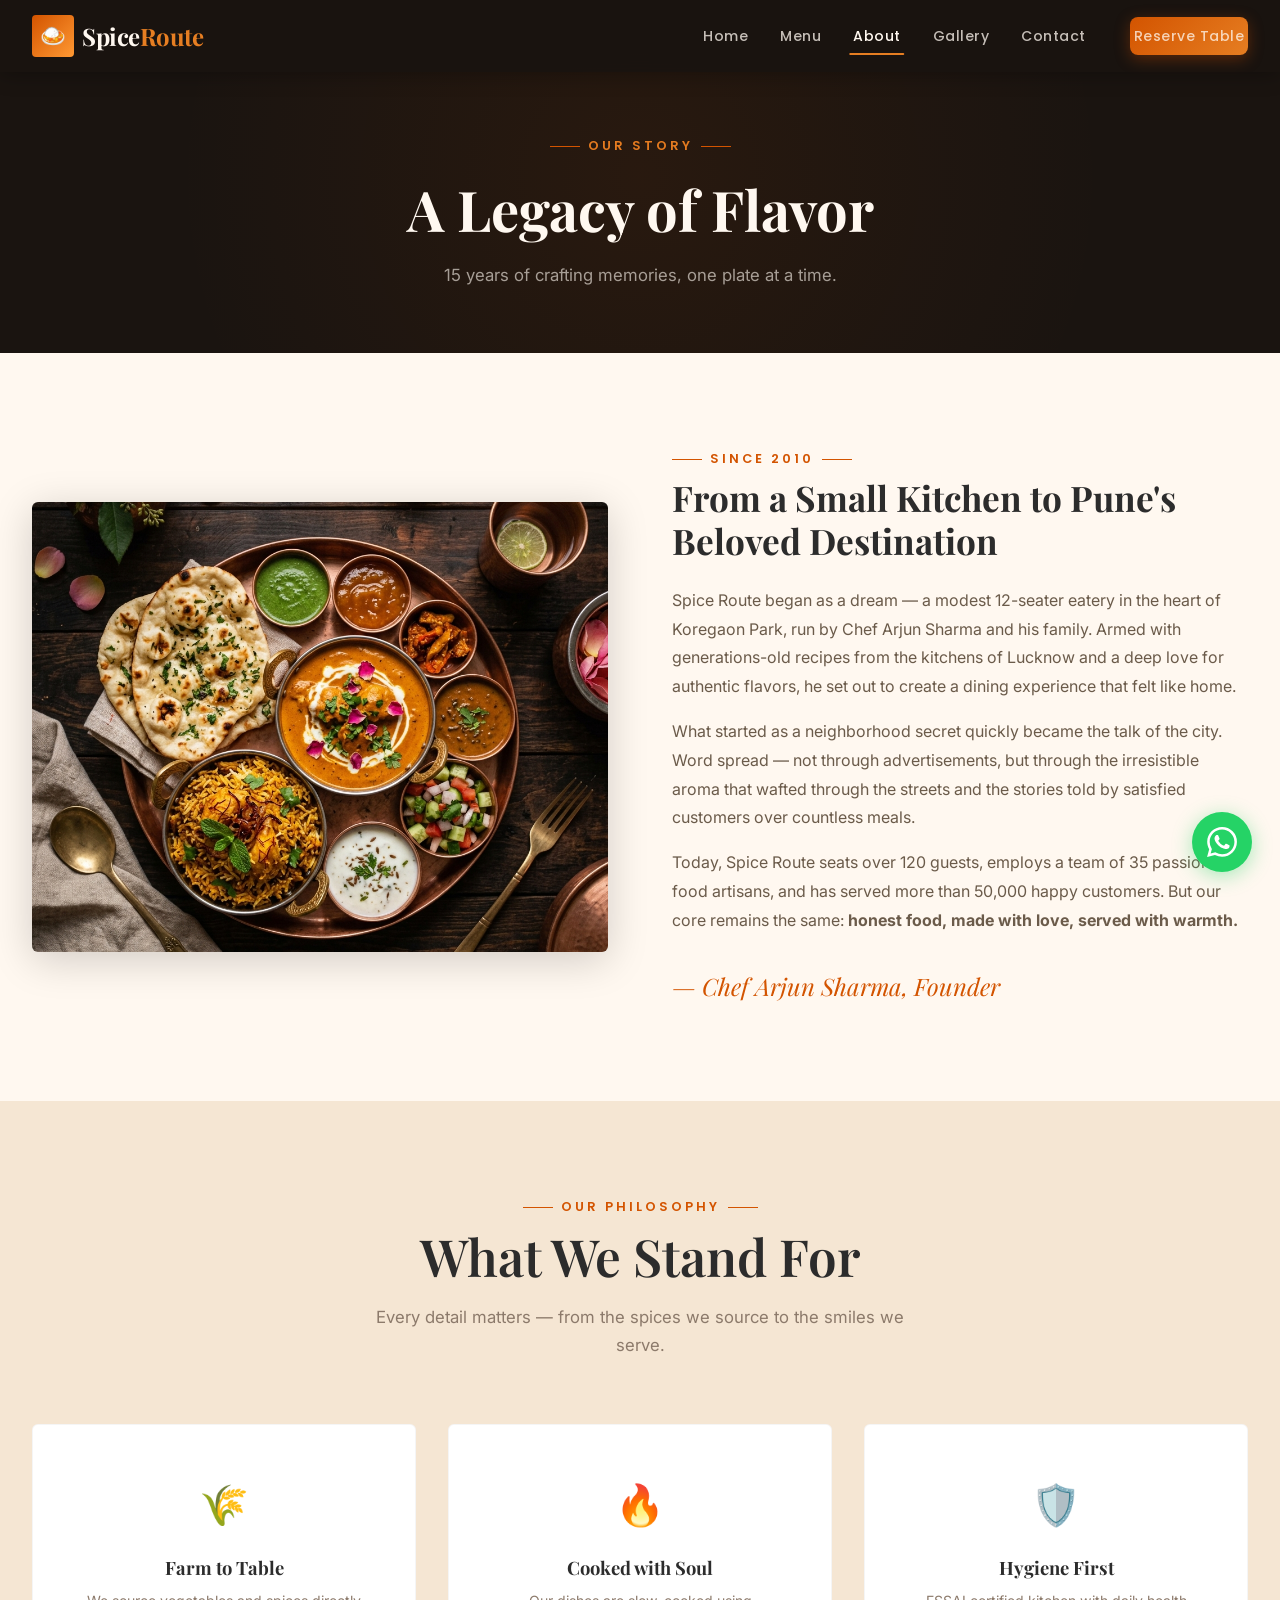
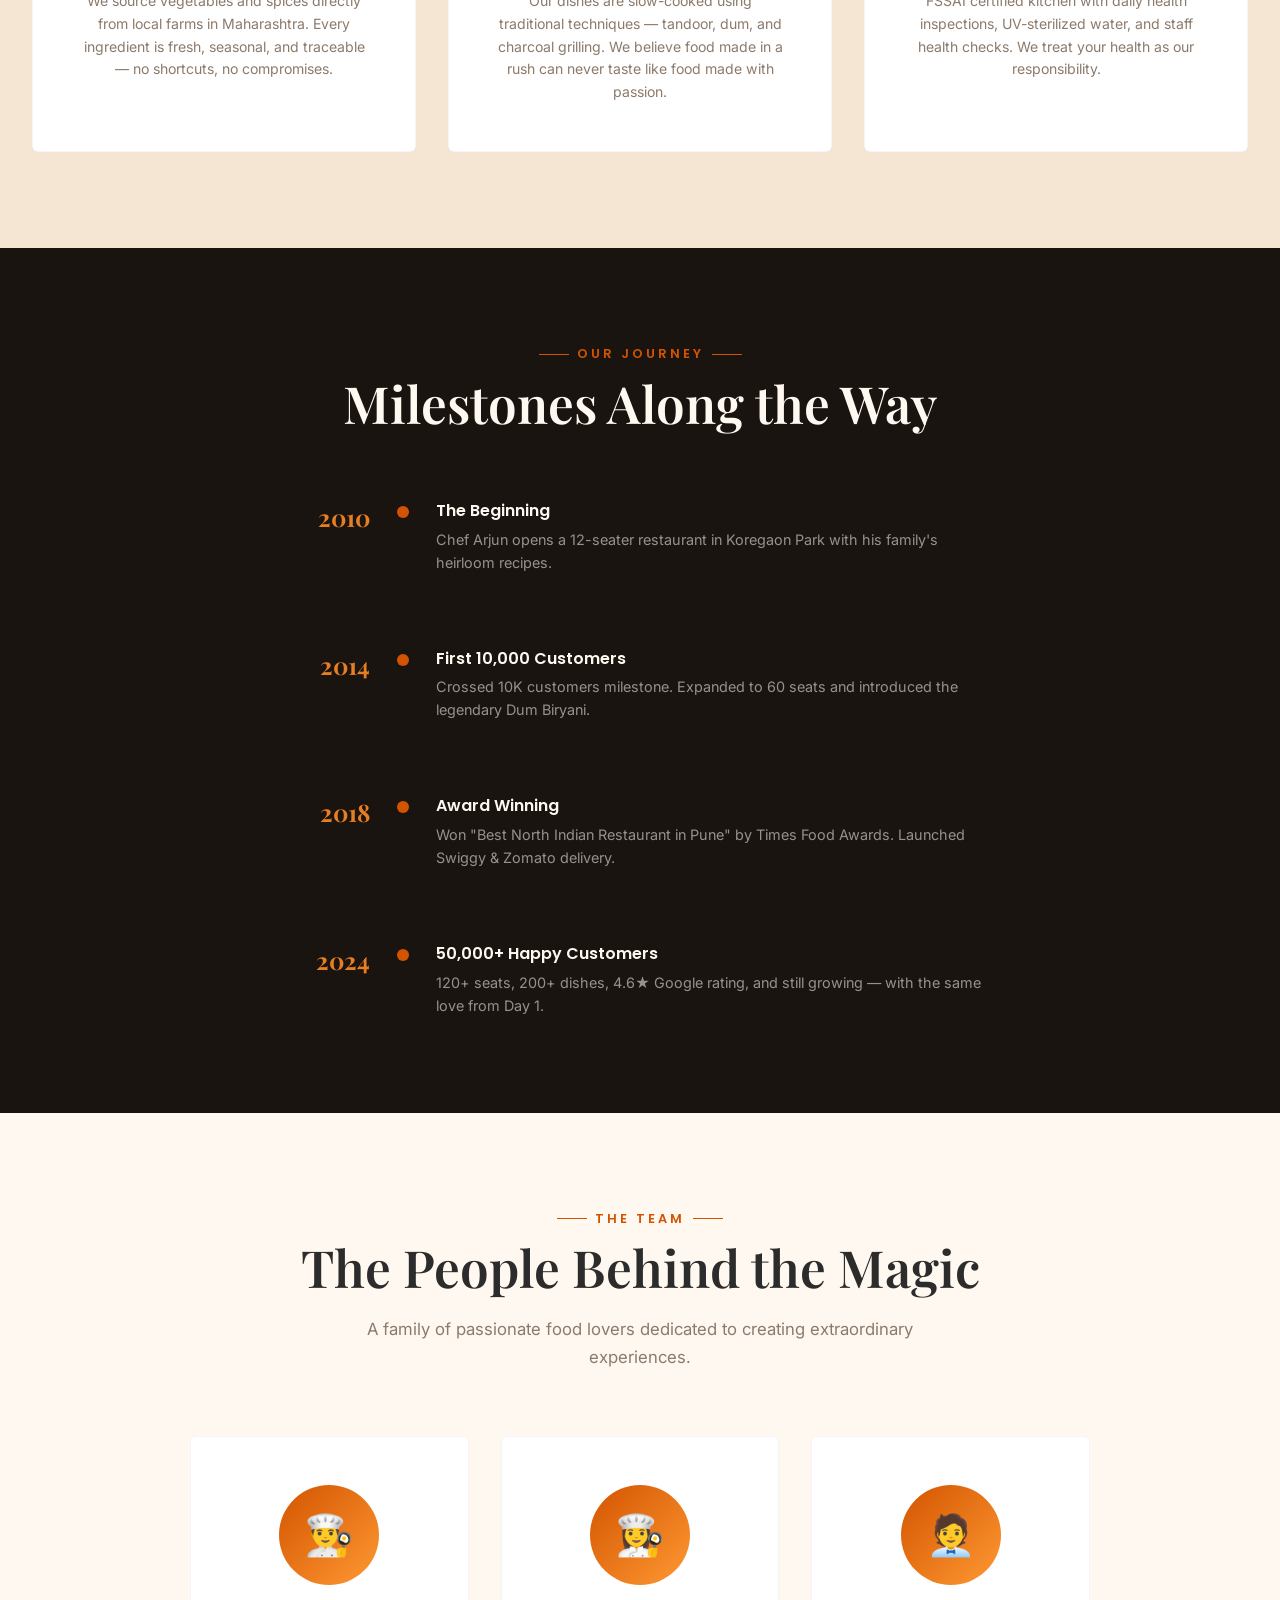
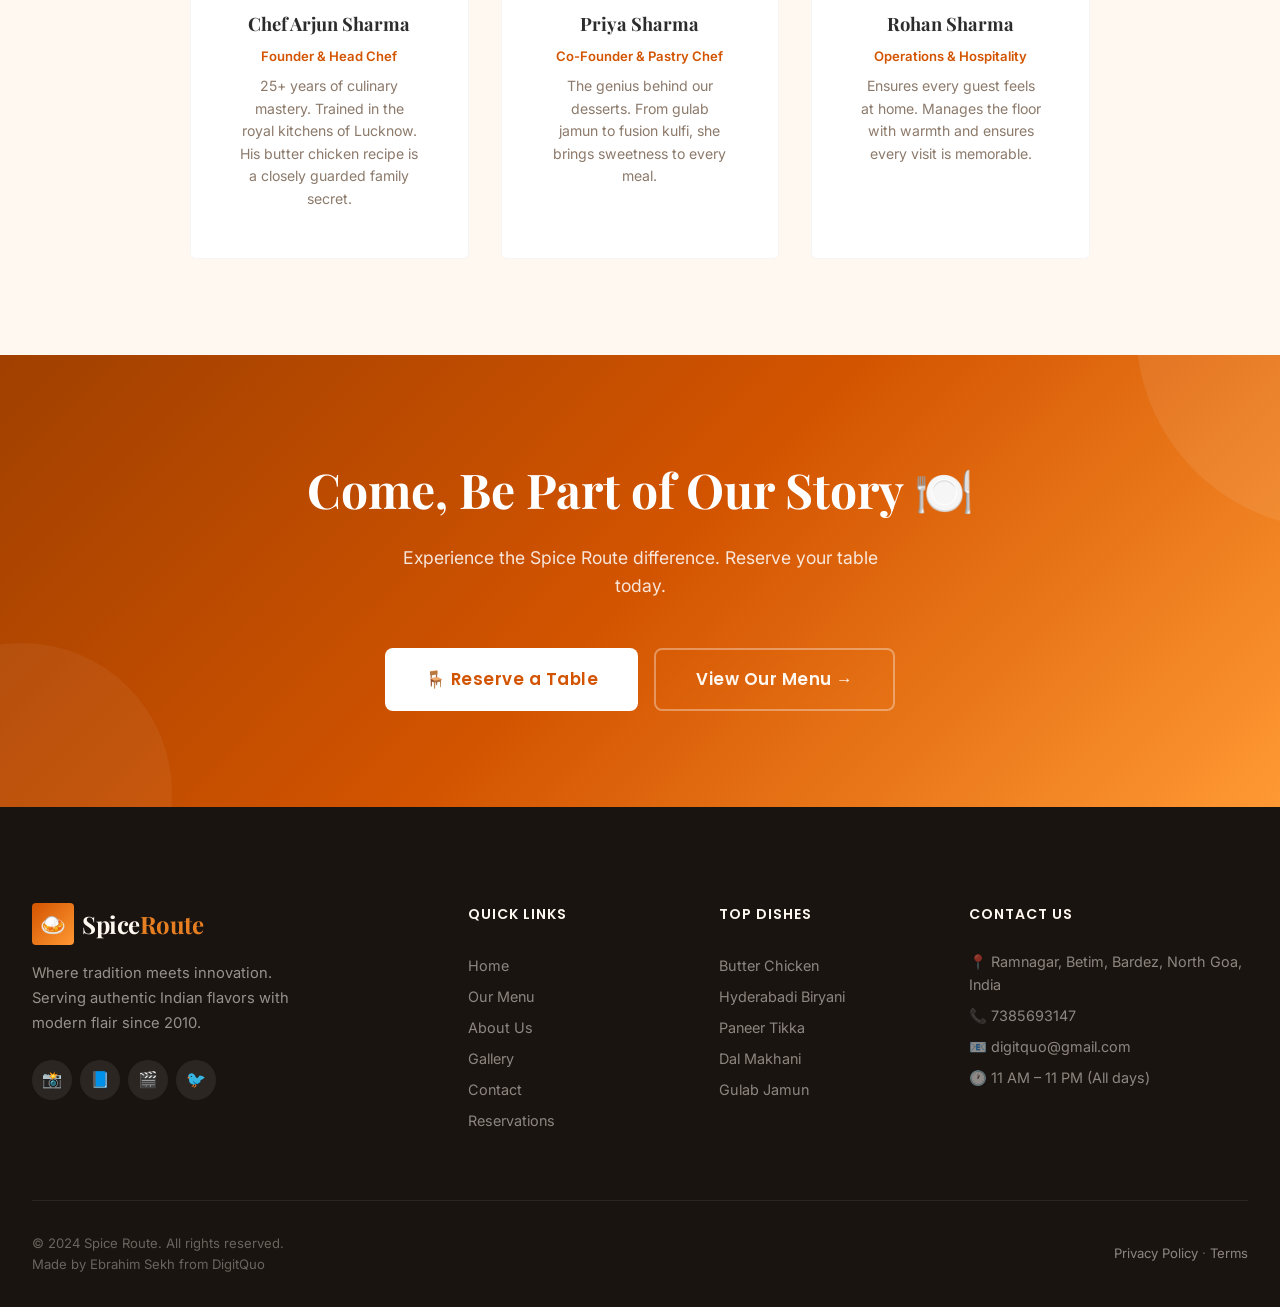
==== about.html @ 03e9126e "cafe first commit" ====
<!DOCTYPE html>
<html lang="en">
<head>
  <meta charset="UTF-8">
  <meta name="viewport" content="width=device-width, initial-scale=1.0">
  <meta name="description" content="Learn the story behind Spice Route — our passion for authentic Indian cuisine, our head chef's journey, and our kitchen philosophy of fresh, hygienic, and soulful cooking.">
  <title>About Us — Spice Route | Our Story & Philosophy</title>
  <link rel="stylesheet" href="styles.css">
  <link rel="icon" type="image/svg+xml" href="data:image/svg+xml,<svg xmlns='http://www.w3.org/2000/svg' viewBox='0 0 100 100'><text y='.9em' font-size='90'>🍛</text></svg>">
</head>
<body>

  <!-- Navigation -->
  <nav class="navbar scrolled" id="navbar">
    <div class="container">
      <a href="index.html" class="nav-logo">
        <div class="nav-logo-icon">🍛</div>
        <div class="nav-logo-text">Spice<span>Route</span></div>
      </a>
      <div class="nav-links" id="navLinks">
        <a href="index.html">Home</a>
        <a href="menu.html">Menu</a>
        <a href="about.html" class="active">About</a>
        <a href="gallery.html">Gallery</a>
        <a href="contact.html">Contact</a>
        <a href="reservation.html" class="btn btn-primary btn-sm nav-cta">Reserve Table</a>
      </div>
      <button class="nav-hamburger" id="hamburger" aria-label="Toggle menu">
        <span></span><span></span><span></span>
      </button>
    </div>
  </nav>

  <div class="nav-mobile-menu" id="mobileMenu">
    <a href="index.html">Home</a>
    <a href="menu.html">Menu</a>
    <a href="about.html">About</a>
    <a href="gallery.html">Gallery</a>
    <a href="contact.html">Contact</a>
    <a href="reservation.html">Reserve Table</a>
  </div>

  <!-- Page Header -->
  <header class="page-header">
    <div class="container">
      <div class="section-eyebrow" style="color: var(--color-primary-light);">Our Story</div>
      <h1>A Legacy of Flavor</h1>
      <p>15 years of crafting memories, one plate at a time.</p>
    </div>
  </header>

  <!-- Origin Story -->
  <section class="section">
    <div class="container">
      <div class="about-story reveal">
        <div class="about-story-img">
          <img src="images/hero-food.png" alt="The Spice Route kitchen and heritage" loading="lazy">
        </div>
        <div class="about-story-content">
          <div class="section-eyebrow" style="justify-content: flex-start;">Since 2010</div>
          <h2>From a Small Kitchen to Pune's Beloved Destination</h2>
          <p>
            Spice Route began as a dream — a modest 12-seater eatery in the heart of Koregaon Park, run by Chef Arjun Sharma and his family. Armed with generations-old recipes from the kitchens of Lucknow and a deep love for authentic flavors, he set out to create a dining experience that felt like home.
          </p>
          <p>
            What started as a neighborhood secret quickly became the talk of the city. Word spread — not through advertisements, but through the irresistible aroma that wafted through the streets and the stories told by satisfied customers over countless meals.
          </p>
          <p>
            Today, Spice Route seats over 120 guests, employs a team of 35 passionate food artisans, and has served more than 50,000 happy customers. But our core remains the same: <strong>honest food, made with love, served with warmth.</strong>
          </p>
          <div class="about-signature">— Chef Arjun Sharma, Founder</div>
        </div>
      </div>
    </div>
  </section>

  <!-- Philosophy / Values -->
  <section class="section section-cream">
    <div class="container">
      <div class="section-header reveal">
        <div class="section-eyebrow">Our Philosophy</div>
        <h2 class="section-title">What We Stand For</h2>
        <p class="section-subtitle">Every detail matters — from the spices we source to the smiles we serve.</p>
      </div>

      <div class="about-values reveal">
        <div class="about-value-card">
          <div class="about-value-icon">🌾</div>
          <h3>Farm to Table</h3>
          <p>We source vegetables and spices directly from local farms in Maharashtra. Every ingredient is fresh, seasonal, and traceable — no shortcuts, no compromises.</p>
        </div>
        <div class="about-value-card">
          <div class="about-value-icon">🔥</div>
          <h3>Cooked with Soul</h3>
          <p>Our dishes are slow-cooked using traditional techniques — tandoor, dum, and charcoal grilling. We believe food made in a rush can never taste like food made with passion.</p>
        </div>
        <div class="about-value-card">
          <div class="about-value-icon">🛡️</div>
          <h3>Hygiene First</h3>
          <p>FSSAI certified kitchen with daily health inspections, UV-sterilized water, and staff health checks. We treat your health as our responsibility.</p>
        </div>
      </div>
    </div>
  </section>

  <!-- Timeline -->
  <section class="section section-dark">
    <div class="container">
      <div class="section-header reveal">
        <div class="section-eyebrow">Our Journey</div>
        <h2 class="section-title">Milestones Along the Way</h2>
      </div>

      <div class="timeline reveal" style="max-width: 700px; margin: 0 auto;">
        <div style="display: flex; gap: var(--space-xl); margin-bottom: var(--space-2xl); align-items: flex-start;">
          <div style="min-width: 80px; text-align: right;">
            <span style="font-family: var(--font-heading); font-size: 1.5rem; color: var(--color-primary-light); font-weight: 700;">2010</span>
          </div>
          <div style="width: 2px; background: rgba(255,255,255,0.1); position: relative; flex-shrink: 0;">
            <div style="width: 12px; height: 12px; border-radius: 50%; background: var(--color-primary); position: absolute; top: 8px; left: -5px;"></div>
          </div>
          <div style="padding-bottom: var(--space-lg);">
            <h4 style="font-family: var(--font-accent); font-weight: 600; margin-bottom: 4px; color: var(--color-cream);">The Beginning</h4>
            <p style="font-size: 0.9rem; color: rgba(255,248,240,0.55); line-height: 1.6;">Chef Arjun opens a 12-seater restaurant in Koregaon Park with his family's heirloom recipes.</p>
          </div>
        </div>

        <div style="display: flex; gap: var(--space-xl); margin-bottom: var(--space-2xl); align-items: flex-start;">
          <div style="min-width: 80px; text-align: right;">
            <span style="font-family: var(--font-heading); font-size: 1.5rem; color: var(--color-primary-light); font-weight: 700;">2014</span>
          </div>
          <div style="width: 2px; background: rgba(255,255,255,0.1); position: relative; flex-shrink: 0;">
            <div style="width: 12px; height: 12px; border-radius: 50%; background: var(--color-primary); position: absolute; top: 8px; left: -5px;"></div>
          </div>
          <div style="padding-bottom: var(--space-lg);">
            <h4 style="font-family: var(--font-accent); font-weight: 600; margin-bottom: 4px; color: var(--color-cream);">First 10,000 Customers</h4>
            <p style="font-size: 0.9rem; color: rgba(255,248,240,0.55); line-height: 1.6;">Crossed 10K customers milestone. Expanded to 60 seats and introduced the legendary Dum Biryani.</p>
          </div>
        </div>

        <div style="display: flex; gap: var(--space-xl); margin-bottom: var(--space-2xl); align-items: flex-start;">
          <div style="min-width: 80px; text-align: right;">
            <span style="font-family: var(--font-heading); font-size: 1.5rem; color: var(--color-primary-light); font-weight: 700;">2018</span>
          </div>
          <div style="width: 2px; background: rgba(255,255,255,0.1); position: relative; flex-shrink: 0;">
            <div style="width: 12px; height: 12px; border-radius: 50%; background: var(--color-primary); position: absolute; top: 8px; left: -5px;"></div>
          </div>
          <div style="padding-bottom: var(--space-lg);">
            <h4 style="font-family: var(--font-accent); font-weight: 600; margin-bottom: 4px; color: var(--color-cream);">Award Winning</h4>
            <p style="font-size: 0.9rem; color: rgba(255,248,240,0.55); line-height: 1.6;">Won "Best North Indian Restaurant in Pune" by Times Food Awards. Launched Swiggy & Zomato delivery.</p>
          </div>
        </div>

        <div style="display: flex; gap: var(--space-xl); align-items: flex-start;">
          <div style="min-width: 80px; text-align: right;">
            <span style="font-family: var(--font-heading); font-size: 1.5rem; color: var(--color-primary-light); font-weight: 700;">2024</span>
          </div>
          <div style="width: 2px; background: rgba(255,255,255,0.1); position: relative; flex-shrink: 0;">
            <div style="width: 12px; height: 12px; border-radius: 50%; background: var(--color-primary); position: absolute; top: 8px; left: -5px;"></div>
          </div>
          <div>
            <h4 style="font-family: var(--font-accent); font-weight: 600; margin-bottom: 4px; color: var(--color-cream);">50,000+ Happy Customers</h4>
            <p style="font-size: 0.9rem; color: rgba(255,248,240,0.55); line-height: 1.6;">120+ seats, 200+ dishes, 4.6★ Google rating, and still growing — with the same love from Day 1.</p>
          </div>
        </div>
      </div>
    </div>
  </section>

  <!-- Team -->
  <section class="section">
    <div class="container">
      <div class="section-header reveal">
        <div class="section-eyebrow">The Team</div>
        <h2 class="section-title">The People Behind the Magic</h2>
        <p class="section-subtitle">A family of passionate food lovers dedicated to creating extraordinary experiences.</p>
      </div>

      <div class="usp-grid" style="max-width: 900px; margin: 0 auto;">
        <div class="about-value-card reveal">
          <div style="width: 100px; height: 100px; border-radius: 50%; background: linear-gradient(135deg, var(--color-primary), var(--color-saffron)); margin: 0 auto var(--space-lg); display: flex; align-items: center; justify-content: center; font-size: 2.5rem;">👨‍🍳</div>
          <h3>Chef Arjun Sharma</h3>
          <p style="color: var(--color-primary); font-weight: 600; font-size: 0.82rem; margin-bottom: var(--space-sm);">Founder & Head Chef</p>
          <p style="font-size: 0.88rem; color: var(--color-text-muted); line-height: 1.6;">25+ years of culinary mastery. Trained in the royal kitchens of Lucknow. His butter chicken recipe is a closely guarded family secret.</p>
        </div>
        <div class="about-value-card reveal">
          <div style="width: 100px; height: 100px; border-radius: 50%; background: linear-gradient(135deg, var(--color-primary), var(--color-saffron)); margin: 0 auto var(--space-lg); display: flex; align-items: center; justify-content: center; font-size: 2.5rem;">👩‍🍳</div>
          <h3>Priya Sharma</h3>
          <p style="color: var(--color-primary); font-weight: 600; font-size: 0.82rem; margin-bottom: var(--space-sm);">Co-Founder & Pastry Chef</p>
          <p style="font-size: 0.88rem; color: var(--color-text-muted); line-height: 1.6;">The genius behind our desserts. From gulab jamun to fusion kulfi, she brings sweetness to every meal.</p>
        </div>
        <div class="about-value-card reveal">
          <div style="width: 100px; height: 100px; border-radius: 50%; background: linear-gradient(135deg, var(--color-primary), var(--color-saffron)); margin: 0 auto var(--space-lg); display: flex; align-items: center; justify-content: center; font-size: 2.5rem;">🧑‍💼</div>
          <h3>Rohan Sharma</h3>
          <p style="color: var(--color-primary); font-weight: 600; font-size: 0.82rem; margin-bottom: var(--space-sm);">Operations & Hospitality</p>
          <p style="font-size: 0.88rem; color: var(--color-text-muted); line-height: 1.6;">Ensures every guest feels at home. Manages the floor with warmth and ensures every visit is memorable.</p>
        </div>
      </div>
    </div>
  </section>

  <!-- CTA -->
  <section class="cta-banner">
    <div class="container">
      <h2>Come, Be Part of Our Story 🍽️</h2>
      <p>Experience the Spice Route difference. Reserve your table today.</p>
      <div class="btn-group">
        <a href="reservation.html" class="btn btn-lg" style="background:#fff; color: var(--color-primary);">🪑 Reserve a Table</a>
        <a href="menu.html" class="btn btn-secondary btn-lg">View Our Menu →</a>
      </div>
    </div>
  </section>

  <!-- Footer -->
  <footer class="footer">
    <div class="container">
      <div class="footer-grid">
        <div class="footer-brand">
          <a href="index.html" class="nav-logo" style="margin-bottom: var(--space-sm);">
            <div class="nav-logo-icon">🍛</div>
            <div class="nav-logo-text">Spice<span>Route</span></div>
          </a>
          <p>Where tradition meets innovation. Serving authentic Indian flavors with modern flair since 2010.</p>
          <div class="footer-social">
            <a href="#" aria-label="Instagram">📸</a>
            <a href="#" aria-label="Facebook">📘</a>
            <a href="#" aria-label="YouTube">🎬</a>
            <a href="#" aria-label="Twitter">🐦</a>
          </div>
        </div>
        <div>
          <h4>Quick Links</h4>
          <div class="footer-links">
            <a href="index.html">Home</a>
            <a href="menu.html">Our Menu</a>
            <a href="about.html">About Us</a>
            <a href="gallery.html">Gallery</a>
            <a href="contact.html">Contact</a>
            <a href="reservation.html">Reservations</a>
          </div>
        </div>
        <div>
          <h4>Top Dishes</h4>
          <div class="footer-links">
            <a href="menu.html">Butter Chicken</a>
            <a href="menu.html">Hyderabadi Biryani</a>
            <a href="menu.html">Paneer Tikka</a>
            <a href="menu.html">Dal Makhani</a>
            <a href="menu.html">Gulab Jamun</a>
          </div>
        </div>
        <div>
          <h4>Contact Us</h4>
          <div class="footer-contact-item">📍 Ramnagar, Betim, Bardez, North Goa, India</div>
          <div class="footer-contact-item">📞 7385693147</div>
          <div class="footer-contact-item">📧 digitquo@gmail.com</div>
          <div class="footer-contact-item">🕐 11 AM – 11 PM (All days)</div>
        </div>
      </div>
      <div class="footer-bottom">
        <p>© 2024 Spice Route. All rights reserved.<br>Made by Ebrahim Sekh from DigitQuo</p>
        <p><a href="#" style="color: rgba(255,248,240,0.5);">Privacy Policy</a> · <a href="#" style="color: rgba(255,248,240,0.5);">Terms</a></p>
      </div>
    </div>
  </footer>

  <a href="#" class="whatsapp-float" onclick="orderWhatsApp()" aria-label="Order on WhatsApp">
    <svg viewBox="0 0 24 24" fill="white"><path d="M17.472 14.382c-.297-.149-1.758-.867-2.03-.967-.273-.099-.471-.148-.67.15-.197.297-.767.966-.94 1.164-.173.199-.347.223-.644.075-.297-.15-1.255-.463-2.39-1.475-.883-.788-1.48-1.761-1.653-2.059-.173-.297-.018-.458.13-.606.134-.133.298-.347.446-.52.149-.174.198-.298.298-.497.099-.198.05-.371-.025-.52-.075-.149-.669-1.612-.916-2.207-.242-.579-.487-.5-.669-.51-.173-.008-.371-.01-.57-.01-.198 0-.52.074-.792.372-.272.297-1.04 1.016-1.04 2.479 0 1.462 1.065 2.875 1.213 3.074.149.198 2.096 3.2 5.077 4.487.709.306 1.262.489 1.694.625.712.227 1.36.195 1.871.118.571-.085 1.758-.719 2.006-1.413.248-.694.248-1.289.173-1.413-.074-.124-.272-.198-.57-.347m-5.421 7.403h-.004a9.87 9.87 0 01-5.031-1.378l-.361-.214-3.741.982.998-3.648-.235-.374a9.86 9.86 0 01-1.51-5.26c.001-5.45 4.436-9.884 9.888-9.884 2.64 0 5.122 1.03 6.988 2.898a9.825 9.825 0 012.893 6.994c-.003 5.45-4.437 9.884-9.885 9.884m8.413-18.297A11.815 11.815 0 0012.05 0C5.495 0 .16 5.335.157 11.892c0 2.096.547 4.142 1.588 5.945L.057 24l6.305-1.654a11.882 11.882 0 005.683 1.448h.005c6.554 0 11.89-5.335 11.893-11.893a11.821 11.821 0 00-3.48-8.413z"/></svg>
  </a>

  <script src="script.js"></script>
</body>
</html>
---- styles.css ----
/* =====================================================
   SPICE ROUTE — Modern Indian Restaurant Design System
   ===================================================== */

/* --- Google Fonts --- */
@import url('https://fonts.googleapis.com/css2?family=Playfair+Display:ital,wght@0,400;0,500;0,600;0,700;1,400;1,500&family=Inter:wght@300;400;500;600;700&family=Poppins:wght@300;400;500;600;700&display=swap');

/* --- CSS Custom Properties (Design Tokens) --- */
:root {
  /* Primary palette */
  --color-primary: #D35400;
  --color-primary-light: #E67E22;
  --color-primary-dark: #A04000;
  --color-primary-glow: rgba(211, 84, 0, 0.25);

  /* Secondary palette */
  --color-cream: #FFF8F0;
  --color-cream-dark: #F5E6D3;
  --color-beige: #F0DCC0;

  /* Neutral palette */
  --color-charcoal: #2C2C2C;
  --color-dark-brown: #3E2723;
  --color-warm-gray: #5D4E37;
  --color-text: #1A1A1A;
  --color-text-light: #6B5B4A;
  --color-text-muted: #8C7A6B;

  /* Accent */
  --color-gold: #C9A84C;
  --color-gold-light: #E8D48B;
  --color-saffron: #FF9933;
  --color-green-veg: #2E7D32;
  --color-red-nonveg: #C62828;
  --color-success: #27AE60;
  --color-whatsapp: #25D366;

  /* Background */
  --bg-dark: #1A1410;
  --bg-dark-card: #2A2118;
  --bg-overlay: rgba(26, 20, 16, 0.75);

  /* Typography */
  --font-heading: 'Playfair Display', Georgia, serif;
  --font-body: 'Inter', -apple-system, sans-serif;
  --font-accent: 'Poppins', sans-serif;

  /* Spacing */
  --space-xs: 0.25rem;
  --space-sm: 0.5rem;
  --space-md: 1rem;
  --space-lg: 1.5rem;
  --space-xl: 2rem;
  --space-2xl: 3rem;
  --space-3xl: 4rem;
  --space-4xl: 6rem;

  /* Border Radius */
  --radius-sm: 2px;
  --radius-md: 4px;
  --radius-lg: 6px;
  --radius-xl: 8px;
  --radius-full: 50%;

  /* Shadows */
  --shadow-sm: 0 2px 8px rgba(0,0,0,0.08);
  --shadow-md: 0 4px 20px rgba(0,0,0,0.12);
  --shadow-lg: 0 8px 40px rgba(0,0,0,0.18);
  --shadow-glow: 0 0 30px var(--color-primary-glow);

  /* Transitions */
  --transition-fast: 0.2s cubic-bezier(0.4, 0, 0.2, 1);
  --transition-base: 0.3s cubic-bezier(0.4, 0, 0.2, 1);
  --transition-slow: 0.5s cubic-bezier(0.4, 0, 0.2, 1);
  --transition-spring: 0.6s cubic-bezier(0.34, 1.56, 0.64, 1);

  /* Layout */
  --max-width: 1280px;
  --nav-height: 72px;
}

/* --- Reset & Base --- */
*,
*::before,
*::after {
  margin: 0;
  padding: 0;
  box-sizing: border-box;
}

html {
  scroll-behavior: smooth;
  font-size: 16px;
  -webkit-font-smoothing: antialiased;
  -moz-osx-font-smoothing: grayscale;
}

body {
  font-family: var(--font-body);
  color: var(--color-text);
  background-color: var(--color-cream);
  line-height: 1.6;
  overflow-x: hidden;
}

a {
  text-decoration: none;
  color: inherit;
  transition: color var(--transition-fast);
}

img {
  max-width: 100%;
  height: auto;
  display: block;
}

ul, ol {
  list-style: none;
}

button {
  cursor: pointer;
  border: none;
  outline: none;
  font-family: var(--font-body);
  transition: all var(--transition-base);
}

input, textarea, select {
  font-family: var(--font-body);
  outline: none;
  border: none;
}

/* --- Utility Classes --- */
.container {
  max-width: var(--max-width);
  margin: 0 auto;
  padding: 0 var(--space-xl);
}

.section {
  padding: var(--space-4xl) 0;
}

.section-dark {
  background: var(--bg-dark);
  color: var(--color-cream);
}

.section-cream {
  background: var(--color-cream-dark);
}

.text-center { text-align: center; }
.text-primary { color: var(--color-primary); }

/* --- Section Headers --- */
.section-header {
  text-align: center;
  margin-bottom: var(--space-3xl);
}

.section-eyebrow {
  font-family: var(--font-accent);
  font-size: 0.8rem;
  font-weight: 600;
  letter-spacing: 3px;
  text-transform: uppercase;
  color: var(--color-primary);
  margin-bottom: var(--space-sm);
  display: flex;
  align-items: center;
  justify-content: center;
  gap: var(--space-sm);
}

.section-eyebrow::before,
.section-eyebrow::after {
  content: '';
  width: 30px;
  height: 1px;
  background: var(--color-primary);
}

.section-title {
  font-family: var(--font-heading);
  font-size: clamp(2rem, 4vw, 3.2rem);
  font-weight: 600;
  line-height: 1.2;
  margin-bottom: var(--space-md);
  color: var(--color-charcoal);
}

.section-dark .section-title {
  color: var(--color-cream);
}

.section-subtitle {
  font-size: 1.05rem;
  color: var(--color-text-muted);
  max-width: 560px;
  margin: 0 auto;
  line-height: 1.7;
}

.section-dark .section-subtitle {
  color: var(--color-cream-dark);
  opacity: 0.7;
}

/* --- Buttons --- */
.btn {
  display: inline-flex;
  align-items: center;
  justify-content: center;
  gap: var(--space-sm);
  padding: 14px 32px;
  border-radius: var(--radius-xl);
  font-family: var(--font-accent);
  font-weight: 600;
  font-size: 0.95rem;
  letter-spacing: 0.5px;
  transition: all var(--transition-base);
  position: relative;
  overflow: hidden;
}

.btn::after {
  content: '';
  position: absolute;
  inset: 0;
  background: linear-gradient(135deg, rgba(255,255,255,0.2), transparent);
  opacity: 0;
  transition: opacity var(--transition-fast);
}

.btn:hover::after {
  opacity: 1;
}

.btn-primary {
  background: linear-gradient(135deg, var(--color-primary), var(--color-primary-light));
  color: #fff;
  box-shadow: 0 4px 15px rgba(211, 84, 0, 0.35);
}

.btn-primary:hover {
  transform: translateY(-2px);
  box-shadow: 0 6px 25px rgba(211, 84, 0, 0.45);
}

.btn-secondary {
  background: transparent;
  color: var(--color-cream);
  border: 2px solid rgba(255,255,255,0.35);
  backdrop-filter: blur(4px);
}

.btn-secondary:hover {
  background: rgba(255,255,255,0.12);
  border-color: rgba(255,255,255,0.6);
  transform: translateY(-2px);
}

.btn-outline {
  background: transparent;
  color: var(--color-primary);
  border: 2px solid var(--color-primary);
}

.btn-outline:hover {
  background: var(--color-primary);
  color: #fff;
  transform: translateY(-2px);
}

.btn-whatsapp {
  background: var(--color-whatsapp);
  color: #fff;
  box-shadow: 0 4px 15px rgba(37, 211, 102, 0.35);
}

.btn-whatsapp:hover {
  transform: translateY(-2px);
  box-shadow: 0 6px 25px rgba(37, 211, 102, 0.45);
  background: #20BA5A;
}

.btn-sm {
  padding: 10px 22px;
  font-size: 0.85rem;
}

.btn-lg {
  padding: 16px 40px;
  font-size: 1.05rem;
}

.btn-icon {
  width: 48px;
  height: 48px;
  padding: 0;
  border-radius: var(--radius-full);
  display: inline-flex;
  align-items: center;
  justify-content: center;
}

/* --- Navigation --- */
.navbar {
  position: fixed;
  top: 0;
  left: 0;
  right: 0;
  z-index: 1000;
  height: var(--nav-height);
  transition: all var(--transition-base);
  background: transparent;
}

.navbar.scrolled {
  background: rgba(26, 20, 16, 0.95);
  backdrop-filter: blur(20px);
  box-shadow: 0 2px 20px rgba(0,0,0,0.3);
}

.navbar .container {
  display: flex;
  align-items: center;
  justify-content: space-between;
  height: 100%;
}

.nav-logo {
  display: flex;
  align-items: center;
  gap: var(--space-sm);
  z-index: 1001;
}

.nav-logo-icon {
  width: 42px;
  height: 42px;
  background: linear-gradient(135deg, var(--color-primary), var(--color-saffron));
  border-radius: var(--radius-md);
  display: flex;
  align-items: center;
  justify-content: center;
  font-size: 1.3rem;
}

.nav-logo-text {
  font-family: var(--font-heading);
  font-size: 1.5rem;
  font-weight: 700;
  color: var(--color-cream);
  letter-spacing: -0.5px;
}

.nav-logo-text span {
  color: var(--color-primary-light);
}

.nav-links {
  display: flex;
  align-items: center;
  gap: var(--space-lg);
}

.nav-links a {
  font-family: var(--font-accent);
  font-size: 0.88rem;
  font-weight: 500;
  color: rgba(255, 248, 240, 0.75);
  letter-spacing: 0.5px;
  padding: var(--space-sm) var(--space-xs);
  position: relative;
  transition: color var(--transition-fast);
}

.nav-links a::after {
  content: '';
  position: absolute;
  bottom: 0;
  left: 50%;
  transform: translateX(-50%);
  width: 0;
  height: 2px;
  background: var(--color-primary-light);
  transition: width var(--transition-base);
  border-radius: 1px;
}

.nav-links a:hover,
.nav-links a.active {
  color: var(--color-cream);
}

.nav-links a:hover::after,
.nav-links a.active::after {
  width: 100%;
}

.nav-cta {
  margin-left: var(--space-md);
}

/* Mobile menu */
.nav-hamburger {
  display: none;
  flex-direction: column;
  gap: 5px;
  background: none;
  padding: 8px;
  z-index: 1001;
}

.nav-hamburger span {
  width: 24px;
  height: 2px;
  background: var(--color-cream);
  transition: all var(--transition-base);
  border-radius: 1px;
}

.nav-hamburger.active span:nth-child(1) {
  transform: rotate(45deg) translate(5px, 5px);
}

.nav-hamburger.active span:nth-child(2) {
  opacity: 0;
}

.nav-hamburger.active span:nth-child(3) {
  transform: rotate(-45deg) translate(5px, -5px);
}

.nav-mobile-menu {
  display: none;
  position: fixed;
  inset: 0;
  background: rgba(26, 20, 16, 0.98);
  backdrop-filter: blur(20px);
  z-index: 999;
  flex-direction: column;
  align-items: center;
  justify-content: center;
  gap: var(--space-xl);
}

.nav-mobile-menu.active {
  display: flex;
}

.nav-mobile-menu a {
  font-family: var(--font-heading);
  font-size: 1.8rem;
  color: var(--color-cream);
  opacity: 0.8;
  transition: all var(--transition-base);
}

.nav-mobile-menu a:hover {
  opacity: 1;
  color: var(--color-primary-light);
}

/* --- Hero Section --- */
.hero {
  position: relative;
  min-height: 100vh;
  display: flex;
  align-items: center;
  overflow: hidden;
  background: var(--bg-dark);
}

.hero-bg {
  position: absolute;
  inset: 0;
  z-index: 1;
}

.hero-bg img {
  width: 100%;
  height: 100%;
  object-fit: cover;
  opacity: 0.55;
}

.hero-bg::after {
  content: '';
  position: absolute;
  inset: 0;
  background: linear-gradient(
    to bottom,
    rgba(26, 20, 16, 0.4) 0%,
    rgba(26, 20, 16, 0.2) 40%,
    rgba(26, 20, 16, 0.6) 70%,
    rgba(26, 20, 16, 0.95) 100%
  );
}

.hero-content {
  position: relative;
  z-index: 2;
  max-width: 680px;
  padding-top: var(--nav-height);
}

.hero-badge {
  display: inline-flex;
  align-items: center;
  gap: var(--space-sm);
  padding: 8px 18px;
  background: rgba(211, 84, 0, 0.15);
  border: 1px solid rgba(211, 84, 0, 0.35);
  border-radius: var(--radius-xl);
  font-family: var(--font-accent);
  font-size: 0.82rem;
  font-weight: 600;
  color: var(--color-primary-light);
  letter-spacing: 1px;
  text-transform: uppercase;
  margin-bottom: var(--space-xl);
  backdrop-filter: blur(10px);
  animation: fadeInDown 0.8s ease-out;
}

.hero-title {
  font-family: var(--font-heading);
  font-size: clamp(2.8rem, 6vw, 4.5rem);
  font-weight: 700;
  color: var(--color-cream);
  line-height: 1.1;
  margin-bottom: var(--space-lg);
  animation: fadeInUp 0.8s ease-out 0.2s both;
}

.hero-title .highlight {
  color: var(--color-primary-light);
  position: relative;
}

.hero-title .highlight::after {
  content: '';
  position: absolute;
  bottom: 4px;
  left: 0;
  width: 100%;
  height: 3px;
  background: var(--color-primary);
  border-radius: 2px;
  opacity: 0.6;
}

.hero-description {
  font-size: 1.15rem;
  color: rgba(255, 248, 240, 0.7);
  line-height: 1.7;
  margin-bottom: var(--space-2xl);
  max-width: 520px;
  animation: fadeInUp 0.8s ease-out 0.4s both;
}

.hero-actions {
  display: flex;
  gap: var(--space-md);
  flex-wrap: wrap;
  animation: fadeInUp 0.8s ease-out 0.6s both;
}

.hero-stats {
  display: flex;
  gap: var(--space-3xl);
  margin-top: var(--space-3xl);
  padding-top: var(--space-2xl);
  border-top: 1px solid rgba(255,255,255,0.1);
  animation: fadeInUp 0.8s ease-out 0.8s both;
}

.hero-stat-value {
  font-family: var(--font-heading);
  font-size: 2rem;
  font-weight: 700;
  color: var(--color-primary-light);
  line-height: 1;
}

.hero-stat-label {
  font-size: 0.82rem;
  color: rgba(255,248,240,0.5);
  margin-top: var(--space-xs);
  font-weight: 500;
  letter-spacing: 0.5px;
}

/* Floating elements */
.hero-float {
  position: absolute;
  z-index: 2;
  animation: float 6s ease-in-out infinite;
}

.hero-float-1 {
  right: 8%;
  top: 25%;
  animation-delay: 0s;
}

.hero-float-2 {
  right: 15%;
  bottom: 25%;
  animation-delay: 2s;
}

/* --- Menu Preview Section --- */
.menu-preview-grid {
  display: grid;
  grid-template-columns: repeat(auto-fill, minmax(300px, 1fr));
  gap: var(--space-xl);
}

.menu-card {
  background: #fff;
  border-radius: var(--radius-lg);
  overflow: hidden;
  box-shadow: var(--shadow-sm);
  transition: all var(--transition-base);
  position: relative;
}

.menu-card:hover {
  transform: translateY(-6px);
  box-shadow: var(--shadow-lg);
}

.menu-card-image {
  position: relative;
  height: 220px;
  overflow: hidden;
}

.menu-card-image img {
  width: 100%;
  height: 100%;
  object-fit: cover;
  transition: transform var(--transition-slow);
}

.menu-card:hover .menu-card-image img {
  transform: scale(1.08);
}

.menu-card-badge {
  position: absolute;
  top: 12px;
  left: 12px;
  display: flex;
  gap: var(--space-xs);
}

.badge {
  padding: 4px 12px;
  border-radius: var(--radius-xl);
  font-size: 0.72rem;
  font-weight: 700;
  letter-spacing: 0.5px;
  text-transform: uppercase;
  backdrop-filter: blur(10px);
}

.badge-bestseller {
  background: rgba(211, 84, 0, 0.9);
  color: #fff;
}

.badge-veg {
  background: rgba(46, 125, 50, 0.9);
  color: #fff;
}

.badge-nonveg {
  background: rgba(198, 40, 40, 0.9);
  color: #fff;
}

.badge-new {
  background: rgba(201, 168, 76, 0.9);
  color: #fff;
}

.menu-card-body {
  padding: var(--space-lg);
}

.menu-card-type {
  display: inline-flex;
  align-items: center;
  gap: 4px;
  margin-bottom: var(--space-sm);
}

.veg-icon, .nonveg-icon {
  width: 16px;
  height: 16px;
  border: 2px solid;
  border-radius: 3px;
  display: flex;
  align-items: center;
  justify-content: center;
  position: relative;
}

.veg-icon {
  border-color: var(--color-green-veg);
}

.veg-icon::after {
  content: '';
  width: 8px;
  height: 8px;
  border-radius: var(--radius-full);
  background: var(--color-green-veg);
}

.nonveg-icon {
  border-color: var(--color-red-nonveg);
}

.nonveg-icon::after {
  content: '';
  width: 0;
  height: 0;
  border-left: 5px solid transparent;
  border-right: 5px solid transparent;
  border-bottom: 8px solid var(--color-red-nonveg);
}

.menu-card-name {
  font-family: var(--font-heading);
  font-size: 1.2rem;
  font-weight: 600;
  margin-bottom: var(--space-xs);
  color: var(--color-charcoal);
}

.menu-card-desc {
  font-size: 0.88rem;
  color: var(--color-text-muted);
  margin-bottom: var(--space-md);
  line-height: 1.5;
}

.menu-card-footer {
  display: flex;
  align-items: center;
  justify-content: space-between;
}

.menu-card-price {
  font-family: var(--font-accent);
  font-size: 1.25rem;
  font-weight: 700;
  color: var(--color-primary);
}

.menu-card-price small {
  font-size: 0.78rem;
  font-weight: 400;
  color: var(--color-text-muted);
}

/* --- USP / Highlights Section --- */
.usp-grid {
  display: grid;
  grid-template-columns: repeat(auto-fit, minmax(250px, 1fr));
  gap: var(--space-xl);
}

.usp-card {
  text-align: center;
  padding: var(--space-2xl);
  border-radius: var(--radius-lg);
  background: var(--bg-dark-card);
  border: 1px solid rgba(255,255,255,0.06);
  transition: all var(--transition-base);
}

.usp-card:hover {
  border-color: rgba(211, 84, 0, 0.3);
  transform: translateY(-4px);
  box-shadow: var(--shadow-glow);
}

.usp-icon {
  width: 64px;
  height: 64px;
  margin: 0 auto var(--space-lg);
  background: linear-gradient(135deg, rgba(211,84,0,0.15), rgba(255,153,51,0.1));
  border-radius: var(--radius-md);
  display: flex;
  align-items: center;
  justify-content: center;
  font-size: 1.8rem;
}

.usp-title {
  font-family: var(--font-heading);
  font-size: 1.15rem;
  font-weight: 600;
  color: var(--color-cream);
  margin-bottom: var(--space-sm);
}

.usp-desc {
  font-size: 0.88rem;
  color: rgba(255,248,240,0.55);
  line-height: 1.6;
}

/* --- Reviews Section --- */
.reviews-track {
  display: flex;
  gap: var(--space-xl);
  overflow-x: auto;
  scroll-snap-type: x mandatory;
  -webkit-overflow-scrolling: touch;
  padding-bottom: var(--space-md);
  scrollbar-width: none;
}

.reviews-track::-webkit-scrollbar {
  display: none;
}

.review-card {
  flex: 0 0 340px;
  scroll-snap-align: start;
  background: #fff;
  border-radius: var(--radius-lg);
  padding: var(--space-xl);
  box-shadow: var(--shadow-sm);
  border: 1px solid rgba(0,0,0,0.04);
  transition: all var(--transition-base);
}

.review-card:hover {
  box-shadow: var(--shadow-md);
}

.review-stars {
  color: var(--color-saffron);
  font-size: 1.1rem;
  margin-bottom: var(--space-md);
  letter-spacing: 2px;
}

.review-text {
  font-size: 0.95rem;
  color: var(--color-text-light);
  line-height: 1.7;
  margin-bottom: var(--space-lg);
  font-style: italic;
}

.review-author {
  display: flex;
  align-items: center;
  gap: var(--space-md);
}

.review-avatar {
  width: 44px;
  height: 44px;
  border-radius: var(--radius-full);
  background: linear-gradient(135deg, var(--color-primary), var(--color-saffron));
  display: flex;
  align-items: center;
  justify-content: center;
  color: #fff;
  font-weight: 700;
  font-size: 1rem;
}

.review-author-name {
  font-weight: 600;
  font-size: 0.92rem;
  color: var(--color-charcoal);
}

.review-author-source {
  font-size: 0.78rem;
  color: var(--color-text-muted);
}

/* --- Location Section --- */
.location-grid {
  display: grid;
  grid-template-columns: 1fr 1fr;
  gap: var(--space-2xl);
  align-items: center;
}

.location-info h3 {
  font-family: var(--font-heading);
  font-size: 1.6rem;
  color: var(--color-charcoal);
  margin-bottom: var(--space-lg);
}

.location-detail {
  display: flex;
  gap: var(--space-md);
  margin-bottom: var(--space-lg);
  align-items: flex-start;
}

.location-detail-icon {
  width: 44px;
  height: 44px;
  border-radius: var(--radius-md);
  background: rgba(211,84,0,0.1);
  display: flex;
  align-items: center;
  justify-content: center;
  font-size: 1.1rem;
  flex-shrink: 0;
}

.location-detail-text h4 {
  font-family: var(--font-accent);
  font-weight: 600;
  font-size: 0.95rem;
  margin-bottom: 2px;
}

.location-detail-text p {
  font-size: 0.88rem;
  color: var(--color-text-muted);
  line-height: 1.5;
}

.location-map {
  border-radius: var(--radius-lg);
  overflow: hidden;
  box-shadow: var(--shadow-md);
  height: 400px;
}

.location-map iframe {
  width: 100%;
  height: 100%;
  border: 0;
}

/* --- CTA Banner --- */
.cta-banner {
  background: linear-gradient(135deg, var(--color-primary-dark), var(--color-primary), var(--color-saffron));
  padding: var(--space-4xl) 0;
  text-align: center;
  position: relative;
  overflow: hidden;
}

.cta-banner::before {
  content: '';
  position: absolute;
  top: -50%;
  right: -20%;
  width: 400px;
  height: 400px;
  background: rgba(255,255,255,0.08);
  border-radius: var(--radius-full);
}

.cta-banner::after {
  content: '';
  position: absolute;
  bottom: -30%;
  left: -10%;
  width: 300px;
  height: 300px;
  background: rgba(255,255,255,0.05);
  border-radius: var(--radius-full);
}

.cta-banner .container {
  position: relative;
  z-index: 1;
}

.cta-banner h2 {
  font-family: var(--font-heading);
  font-size: clamp(2rem, 4vw, 3rem);
  color: #fff;
  margin-bottom: var(--space-md);
}

.cta-banner p {
  color: rgba(255,255,255,0.85);
  font-size: 1.1rem;
  margin-bottom: var(--space-2xl);
  max-width: 500px;
  margin-left: auto;
  margin-right: auto;
}

.cta-banner .btn-group {
  display: flex;
  gap: var(--space-md);
  justify-content: center;
  flex-wrap: wrap;
}

/* --- Footer --- */
.footer {
  background: var(--bg-dark);
  color: var(--color-cream);
  padding: var(--space-4xl) 0 var(--space-xl);
}

.footer-grid {
  display: grid;
  grid-template-columns: 2fr 1fr 1fr 1.5fr;
  gap: var(--space-3xl);
  margin-bottom: var(--space-3xl);
}

.footer-brand p {
  font-size: 0.92rem;
  color: rgba(255,248,240,0.55);
  line-height: 1.7;
  margin-top: var(--space-md);
  max-width: 280px;
}

.footer-social {
  display: flex;
  gap: var(--space-sm);
  margin-top: var(--space-lg);
}

.footer-social a {
  width: 40px;
  height: 40px;
  border-radius: var(--radius-full);
  background: rgba(255,255,255,0.08);
  display: flex;
  align-items: center;
  justify-content: center;
  font-size: 1rem;
  transition: all var(--transition-base);
}

.footer-social a:hover {
  background: var(--color-primary);
  transform: translateY(-3px);
}

.footer h4 {
  font-family: var(--font-accent);
  font-size: 0.88rem;
  font-weight: 600;
  letter-spacing: 1px;
  text-transform: uppercase;
  color: var(--color-cream);
  margin-bottom: var(--space-lg);
}

.footer-links a {
  display: block;
  font-size: 0.9rem;
  color: rgba(255,248,240,0.5);
  padding: var(--space-xs) 0;
  transition: all var(--transition-fast);
}

.footer-links a:hover {
  color: var(--color-primary-light);
  transform: translateX(4px);
}

.footer-contact-item {
  display: flex;
  align-items: center;
  gap: var(--space-sm);
  font-size: 0.9rem;
  color: rgba(255,248,240,0.5);
  margin-bottom: var(--space-sm);
}

.footer-bottom {
  border-top: 1px solid rgba(255,255,255,0.08);
  padding-top: var(--space-xl);
  display: flex;
  justify-content: space-between;
  align-items: center;
  font-size: 0.82rem;
  color: rgba(255,248,240,0.35);
}

/* --- Menu Page Styles --- */
.page-header {
  background: var(--bg-dark);
  padding: calc(var(--nav-height) + var(--space-3xl)) 0 var(--space-3xl);
  text-align: center;
  position: relative;
  overflow: hidden;
}

.page-header::before {
  content: '';
  position: absolute;
  inset: 0;
  background: radial-gradient(circle at 50% 50%, rgba(211,84,0,0.08), transparent 70%);
}

.page-header h1 {
  font-family: var(--font-heading);
  font-size: clamp(2.2rem, 5vw, 3.5rem);
  color: var(--color-cream);
  margin-bottom: var(--space-sm);
  position: relative;
}

.page-header p {
  color: rgba(255,248,240,0.6);
  font-size: 1.05rem;
  position: relative;
}

/* Menu Filters */
.menu-filters {
  display: flex;
  justify-content: center;
  gap: var(--space-sm);
  flex-wrap: wrap;
  padding: var(--space-2xl) 0 var(--space-md);
  position: sticky;
  top: var(--nav-height);
  background: var(--color-cream);
  z-index: 50;
  border-bottom: 1px solid rgba(0,0,0,0.06);
}

.filter-btn {
  padding: 10px 22px;
  border-radius: var(--radius-xl);
  font-size: 0.85rem;
  font-weight: 600;
  color: var(--color-text-muted);
  background: transparent;
  border: 1px solid rgba(0,0,0,0.1);
  transition: all var(--transition-base);
  font-family: var(--font-accent);
}

.filter-btn:hover {
  border-color: var(--color-primary);
  color: var(--color-primary);
}

.filter-btn.active {
  background: var(--color-primary);
  color: #fff;
  border-color: var(--color-primary);
}

/* Menu Categories */
.menu-category {
  margin-bottom: var(--space-3xl);
}

.menu-category-title {
  font-family: var(--font-heading);
  font-size: 1.8rem;
  color: var(--color-charcoal);
  padding-bottom: var(--space-md);
  margin-bottom: var(--space-xl);
  border-bottom: 2px solid var(--color-beige);
  display: flex;
  align-items: center;
  gap: var(--space-md);
}

.menu-category-title span {
  font-size: 1.5rem;
}

.menu-full-grid {
  display: grid;
  grid-template-columns: repeat(auto-fill, minmax(320px, 1fr));
  gap: var(--space-lg);
}

.menu-item {
  display: flex;
  gap: var(--space-md);
  padding: var(--space-lg);
  background: #fff;
  border-radius: var(--radius-md);
  border: 1px solid rgba(0,0,0,0.04);
  transition: all var(--transition-base);
}

.menu-item:hover {
  box-shadow: var(--shadow-md);
  transform: translateY(-2px);
}

.menu-item-img {
  width: 90px;
  height: 90px;
  border-radius: var(--radius-md);
  overflow: hidden;
  flex-shrink: 0;
}

.menu-item-img img {
  width: 100%;
  height: 100%;
  object-fit: cover;
}

.menu-item-info {
  flex: 1;
  min-width: 0;
}

.menu-item-header {
  display: flex;
  align-items: flex-start;
  gap: var(--space-sm);
  margin-bottom: var(--space-xs);
}

.menu-item-name {
  font-family: var(--font-accent);
  font-weight: 600;
  font-size: 1rem;
  color: var(--color-charcoal);
}

.menu-item-desc {
  font-size: 0.82rem;
  color: var(--color-text-muted);
  line-height: 1.5;
  margin-bottom: var(--space-sm);
}

.menu-item-bottom {
  display: flex;
  align-items: center;
  justify-content: space-between;
}

.menu-item-price {
  font-family: var(--font-accent);
  font-weight: 700;
  color: var(--color-primary);
  font-size: 1rem;
}

.menu-item-tags {
  display: flex;
  gap: var(--space-xs);
}

.tag {
  padding: 2px 8px;
  border-radius: var(--radius-sm);
  font-size: 0.68rem;
  font-weight: 700;
  letter-spacing: 0.5px;
  text-transform: uppercase;
}

.tag-spicy {
  background: rgba(198, 40, 40, 0.1);
  color: var(--color-red-nonveg);
}

.tag-popular {
  background: rgba(211, 84, 0, 0.1);
  color: var(--color-primary);
}

.tag-chef {
  background: rgba(201, 168, 76, 0.1);
  color: var(--color-gold);
}

/* --- About Page --- */
.about-story {
  display: grid;
  grid-template-columns: 1fr 1fr;
  gap: var(--space-3xl);
  align-items: center;
}

.about-story-img {
  border-radius: var(--radius-lg);
  overflow: hidden;
  box-shadow: var(--shadow-lg);
  position: relative;
}

.about-story-img img {
  width: 100%;
  height: 450px;
  object-fit: cover;
}

.about-story-img::after {
  content: '';
  position: absolute;
  inset: 0;
  border: 2px solid var(--color-primary);
  border-radius: var(--radius-lg);
  transform: translate(12px, 12px);
  z-index: -1;
  opacity: 0.3;
}

.about-story-content h2 {
  font-family: var(--font-heading);
  font-size: 2.2rem;
  color: var(--color-charcoal);
  margin-bottom: var(--space-lg);
  line-height: 1.2;
}

.about-story-content p {
  font-size: 1rem;
  color: var(--color-text-light);
  line-height: 1.8;
  margin-bottom: var(--space-md);
}

.about-signature {
  font-family: var(--font-heading);
  font-size: 1.5rem;
  font-style: italic;
  color: var(--color-primary);
  margin-top: var(--space-xl);
}

.about-values {
  display: grid;
  grid-template-columns: repeat(3, 1fr);
  gap: var(--space-xl);
}

.about-value-card {
  padding: var(--space-2xl);
  background: #fff;
  border-radius: var(--radius-lg);
  text-align: center;
  border: 1px solid rgba(0,0,0,0.04);
  transition: all var(--transition-base);
}

.about-value-card:hover {
  box-shadow: var(--shadow-md);
  transform: translateY(-4px);
}

.about-value-icon {
  font-size: 2.5rem;
  margin-bottom: var(--space-md);
}

.about-value-card h3 {
  font-family: var(--font-heading);
  font-size: 1.15rem;
  margin-bottom: var(--space-sm);
  color: var(--color-charcoal);
}

.about-value-card p {
  font-size: 0.88rem;
  color: var(--color-text-muted);
  line-height: 1.6;
}

/* --- Gallery Page --- */
.gallery-grid {
  display: grid;
  grid-template-columns: repeat(3, 1fr);
  gap: var(--space-md);
}

.gallery-item {
  position: relative;
  border-radius: var(--radius-md);
  overflow: hidden;
  cursor: pointer;
  aspect-ratio: 1;
}

.gallery-item.tall {
  grid-row: span 2;
  aspect-ratio: auto;
}

.gallery-item.wide {
  grid-column: span 2;
  aspect-ratio: auto;
}

.gallery-item img {
  width: 100%;
  height: 100%;
  object-fit: cover;
  transition: transform var(--transition-slow);
}

.gallery-item:hover img {
  transform: scale(1.08);
}

.gallery-item-overlay {
  position: absolute;
  inset: 0;
  background: linear-gradient(to top, rgba(26,20,16,0.7), transparent);
  opacity: 0;
  transition: opacity var(--transition-base);
  display: flex;
  align-items: flex-end;
  padding: var(--space-lg);
}

.gallery-item:hover .gallery-item-overlay {
  opacity: 1;
}

.gallery-item-overlay p {
  color: var(--color-cream);
  font-family: var(--font-accent);
  font-weight: 500;
  font-size: 0.92rem;
}

/* Lightbox */
.lightbox {
  position: fixed;
  inset: 0;
  background: rgba(0,0,0,0.95);
  z-index: 2000;
  display: none;
  align-items: center;
  justify-content: center;
  backdrop-filter: blur(10px);
}

.lightbox.active {
  display: flex;
}

.lightbox img {
  max-width: 90vw;
  max-height: 85vh;
  border-radius: var(--radius-md);
  object-fit: contain;
}

.lightbox-close {
  position: absolute;
  top: 20px;
  right: 20px;
  width: 48px;
  height: 48px;
  border-radius: var(--radius-full);
  background: rgba(255,255,255,0.1);
  color: #fff;
  font-size: 1.5rem;
  display: flex;
  align-items: center;
  justify-content: center;
  transition: all var(--transition-base);
}

.lightbox-close:hover {
  background: rgba(255,255,255,0.25);
}

/* --- Contact Page --- */
.contact-grid {
  display: grid;
  grid-template-columns: 1fr 1fr;
  gap: var(--space-3xl);
}

.contact-form {
  background: #fff;
  border-radius: var(--radius-lg);
  padding: var(--space-2xl);
  box-shadow: var(--shadow-sm);
}

.form-group {
  margin-bottom: var(--space-lg);
}

.form-group label {
  display: block;
  font-family: var(--font-accent);
  font-size: 0.85rem;
  font-weight: 600;
  color: var(--color-charcoal);
  margin-bottom: var(--space-sm);
}

.form-group input,
.form-group textarea,
.form-group select {
  width: 100%;
  padding: 14px 18px;
  border-radius: var(--radius-md);
  border: 1.5px solid rgba(0,0,0,0.1);
  font-size: 0.95rem;
  color: var(--color-text);
  background: var(--color-cream);
  transition: border-color var(--transition-fast);
}

.form-group input:focus,
.form-group textarea:focus,
.form-group select:focus {
  border-color: var(--color-primary);
  box-shadow: 0 0 0 3px rgba(211,84,0,0.1);
}

.form-group textarea {
  resize: vertical;
  min-height: 120px;
}

.form-row {
  display: grid;
  grid-template-columns: 1fr 1fr;
  gap: var(--space-md);
}

.contact-info-cards {
  display: flex;
  flex-direction: column;
  gap: var(--space-lg);
}

.contact-info-card {
  background: #fff;
  border-radius: var(--radius-lg);
  padding: var(--space-xl);
  display: flex;
  gap: var(--space-lg);
  align-items: center;
  box-shadow: var(--shadow-sm);
  transition: all var(--transition-base);
}

.contact-info-card:hover {
  box-shadow: var(--shadow-md);
  transform: translateX(4px);
}

.contact-info-icon {
  width: 56px;
  height: 56px;
  border-radius: var(--radius-md);
  background: linear-gradient(135deg, rgba(211,84,0,0.1), rgba(255,153,51,0.1));
  display: flex;
  align-items: center;
  justify-content: center;
  font-size: 1.4rem;
  flex-shrink: 0;
}

.contact-info-card h4 {
  font-family: var(--font-accent);
  font-weight: 600;
  font-size: 1rem;
  color: var(--color-charcoal);
  margin-bottom: 2px;
}

.contact-info-card p {
  font-size: 0.88rem;
  color: var(--color-text-muted);
  line-height: 1.5;
}

/* --- Reservation Page --- */
.reservation-wrapper {
  display: grid;
  grid-template-columns: 1.2fr 1fr;
  gap: var(--space-3xl);
  align-items: flex-start;
}

.reservation-form-box {
  background: #fff;
  border-radius: var(--radius-lg);
  padding: var(--space-2xl);
  box-shadow: var(--shadow-md);
}

.reservation-form-box h2 {
  font-family: var(--font-heading);
  font-size: 1.8rem;
  margin-bottom: var(--space-sm);
  color: var(--color-charcoal);
}

.reservation-form-box > p {
  color: var(--color-text-muted);
  margin-bottom: var(--space-2xl);
  font-size: 0.95rem;
}

.reservation-sidebar {
  display: flex;
  flex-direction: column;
  gap: var(--space-xl);
}

.reservation-info-card {
  background: var(--bg-dark);
  border-radius: var(--radius-lg);
  padding: var(--space-2xl);
  color: var(--color-cream);
}

.reservation-info-card h3 {
  font-family: var(--font-heading);
  font-size: 1.3rem;
  margin-bottom: var(--space-lg);
}

.reservation-info-card ul li {
  display: flex;
  align-items: center;
  gap: var(--space-sm);
  font-size: 0.9rem;
  color: rgba(255,248,240,0.7);
  padding: var(--space-sm) 0;
  border-bottom: 1px solid rgba(255,255,255,0.06);
}

.reservation-quick-book {
  background: linear-gradient(135deg, var(--color-primary), var(--color-saffron));
  border-radius: var(--radius-lg);
  padding: var(--space-2xl);
  text-align: center;
  color: #fff;
}

.reservation-quick-book h3 {
  font-family: var(--font-heading);
  font-size: 1.4rem;
  margin-bottom: var(--space-sm);
}

.reservation-quick-book p {
  opacity: 0.85;
  font-size: 0.92rem;
  margin-bottom: var(--space-lg);
}

/* --- WhatsApp Floating Button --- */
.whatsapp-float {
  position: fixed;
  bottom: 28px;
  right: 28px;
  z-index: 900;
  width: 60px;
  height: 60px;
  border-radius: var(--radius-full);
  background: var(--color-whatsapp);
  display: flex;
  align-items: center;
  justify-content: center;
  box-shadow: 0 4px 20px rgba(37, 211, 102, 0.4);
  transition: all var(--transition-base);
  animation: pulse-green 2s infinite;
}

.whatsapp-float:hover {
  transform: scale(1.1);
  box-shadow: 0 6px 30px rgba(37, 211, 102, 0.5);
}

.whatsapp-float svg {
  width: 30px;
  height: 30px;
  fill: #fff;
}

/* --- Offer Banner --- */
.offer-banner {
  position: fixed;
  bottom: 0;
  left: 0;
  right: 0;
  z-index: 800;
  background: linear-gradient(135deg, var(--color-charcoal), var(--color-dark-brown));
  color: var(--color-cream);
  padding: var(--space-md) 0;
  transform: translateY(100%);
  transition: transform var(--transition-slow);
}

.offer-banner.visible {
  transform: translateY(0);
}

.offer-banner .container {
  display: flex;
  align-items: center;
  justify-content: center;
  gap: var(--space-xl);
}

.offer-banner p {
  font-size: 0.92rem;
}

.offer-banner-close {
  position: absolute;
  right: 20px;
  top: 50%;
  transform: translateY(-50%);
  background: none;
  color: rgba(255,255,255,0.5);
  font-size: 1.2rem;
}

/* --- Animations --- */
@keyframes fadeInUp {
  from {
    opacity: 0;
    transform: translateY(30px);
  }
  to {
    opacity: 1;
    transform: translateY(0);
  }
}

@keyframes fadeInDown {
  from {
    opacity: 0;
    transform: translateY(-20px);
  }
  to {
    opacity: 1;
    transform: translateY(0);
  }
}

@keyframes float {
  0%, 100% { transform: translateY(0); }
  50% { transform: translateY(-15px); }
}

@keyframes pulse-green {
  0% { box-shadow: 0 4px 20px rgba(37, 211, 102, 0.4); }
  50% { box-shadow: 0 4px 30px rgba(37, 211, 102, 0.6), 0 0 0 10px rgba(37, 211, 102, 0.1); }
  100% { box-shadow: 0 4px 20px rgba(37, 211, 102, 0.4); }
}

@keyframes shimmer {
  0% { background-position: -200% 0; }
  100% { background-position: 200% 0; }
}

/* Scroll reveal */
.reveal {
  opacity: 0;
  transform: translateY(40px);
  transition: all 0.7s cubic-bezier(0.4, 0, 0.2, 1);
}

.reveal.visible {
  opacity: 1;
  transform: translateY(0);
}

/* --- Responsive Design --- */
@media (max-width: 1024px) {
  .footer-grid {
    grid-template-columns: 1fr 1fr;
    gap: var(--space-2xl);
  }
  
  .location-grid {
    grid-template-columns: 1fr;
  }
  
  .about-story {
    grid-template-columns: 1fr;
  }
  
  .reservation-wrapper {
    grid-template-columns: 1fr;
  }
}

@media (max-width: 768px) {
  :root {
    --space-4xl: 4rem;
  }
  
  .nav-links {
    display: none;
  }
  
  .nav-hamburger {
    display: flex;
  }
  
  .hero-content {
    padding-top: calc(var(--nav-height) + var(--space-xl));
  }
  
  .hero-stats {
    gap: var(--space-xl);
  }
  
  .hero-actions {
    flex-direction: column;
  }
  
  .hero-actions .btn {
    width: 100%;
    justify-content: center;
  }
  
  .menu-preview-grid {
    grid-template-columns: 1fr;
  }
  
  .menu-full-grid {
    grid-template-columns: 1fr;
  }
  
  .usp-grid {
    grid-template-columns: 1fr 1fr;
  }
  
  .review-card {
    flex: 0 0 280px;
  }
  
  .gallery-grid {
    grid-template-columns: 1fr 1fr;
  }
  
  .gallery-item.tall,
  .gallery-item.wide {
    grid-column: auto;
    grid-row: auto;
    aspect-ratio: 1;
  }
  
  .contact-grid {
    grid-template-columns: 1fr;
  }
  
  .about-values {
    grid-template-columns: 1fr;
  }
  
  .footer-grid {
    grid-template-columns: 1fr;
  }
  
  .footer-bottom {
    flex-direction: column;
    gap: var(--space-md);
    text-align: center;
  }
  
  .form-row {
    grid-template-columns: 1fr;
  }
  
  .cta-banner h2 {
    font-size: 1.8rem;
  }
}

@media (max-width: 480px) {
  .container {
    padding: 0 var(--space-md);
  }
  
  .hero-stats {
    flex-direction: column;
    gap: var(--space-md);
  }
  
  .usp-grid {
    grid-template-columns: 1fr;
  }
  
  .gallery-grid {
    grid-template-columns: 1fr;
  }
  
  .menu-filters {
    gap: var(--space-xs);
  }
  
  .filter-btn {
    padding: 8px 14px;
    font-size: 0.78rem;
  }
}

/* --- Loading Skeleton --- */
.skeleton {
  background: linear-gradient(90deg, #f0f0f0 25%, #e0e0e0 50%, #f0f0f0 75%);
  background-size: 200% 100%;
  animation: shimmer 1.5s infinite;
  border-radius: var(--radius-md);
}
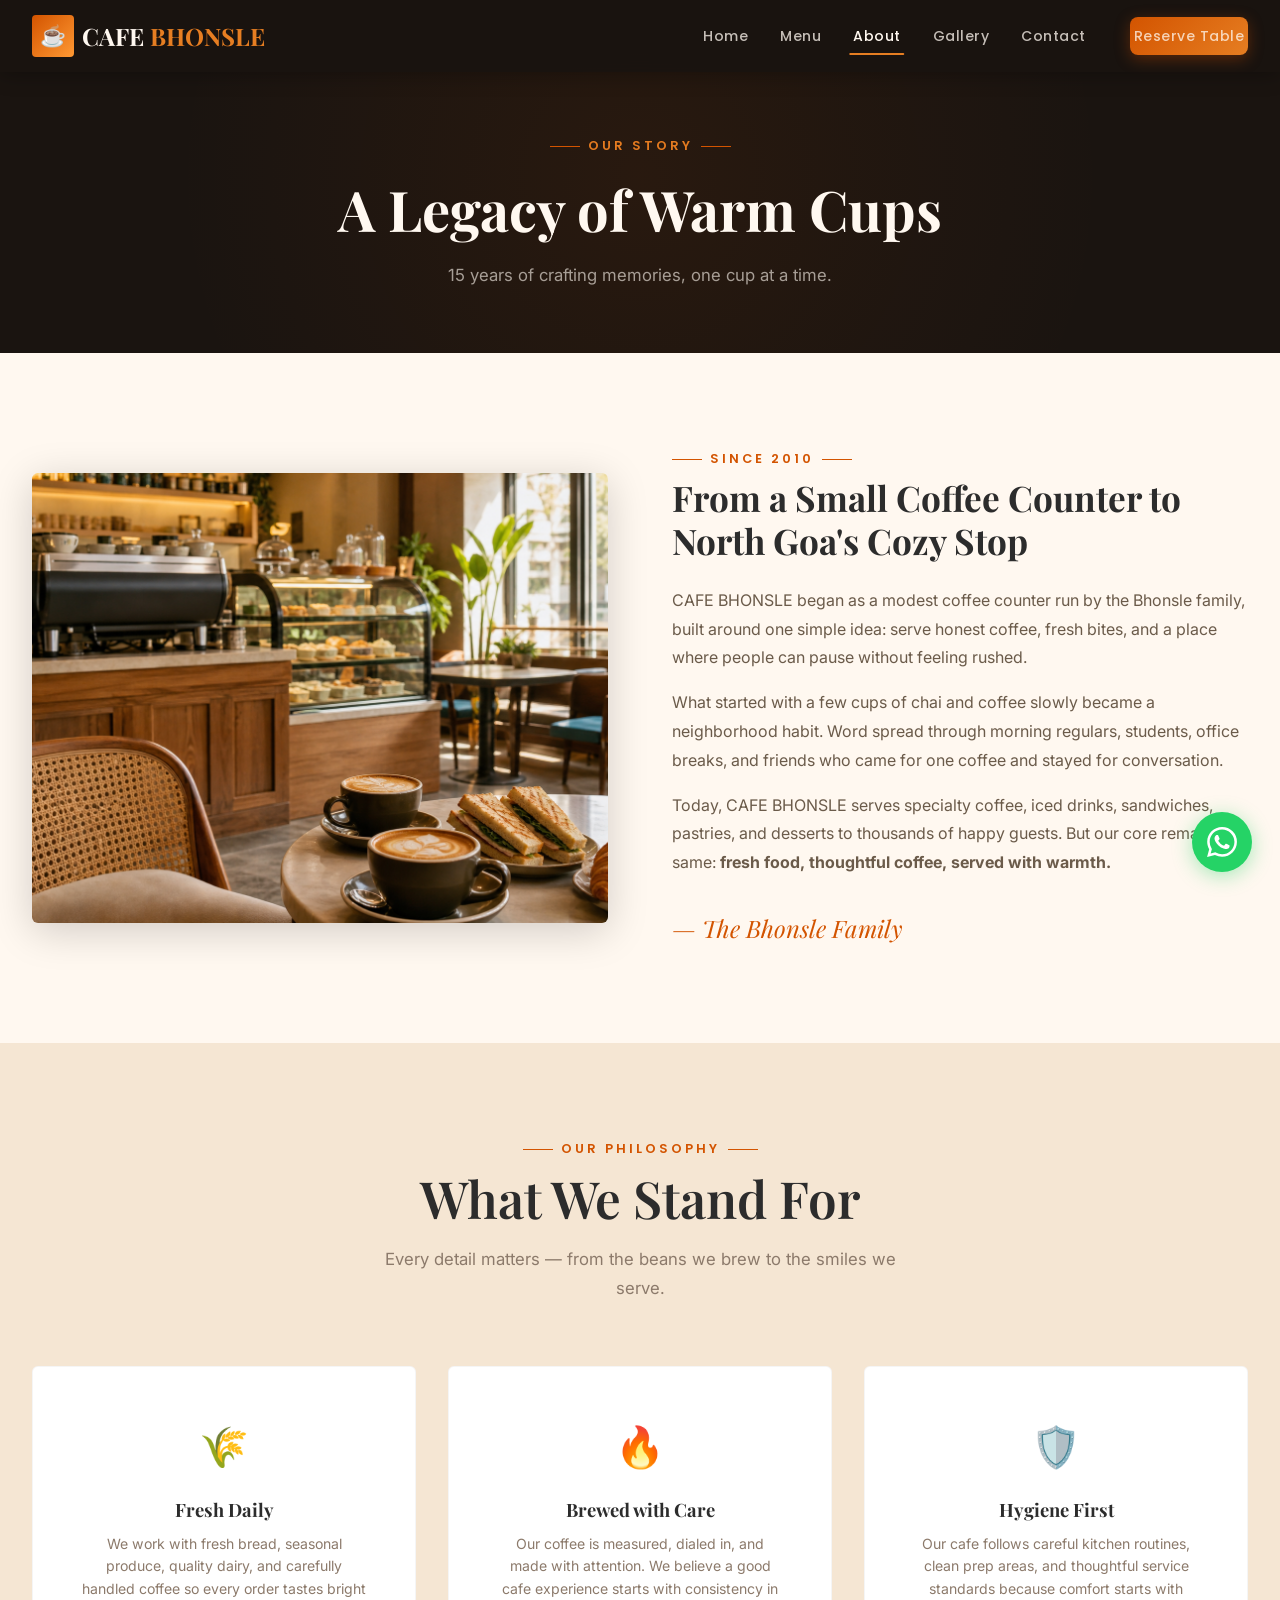
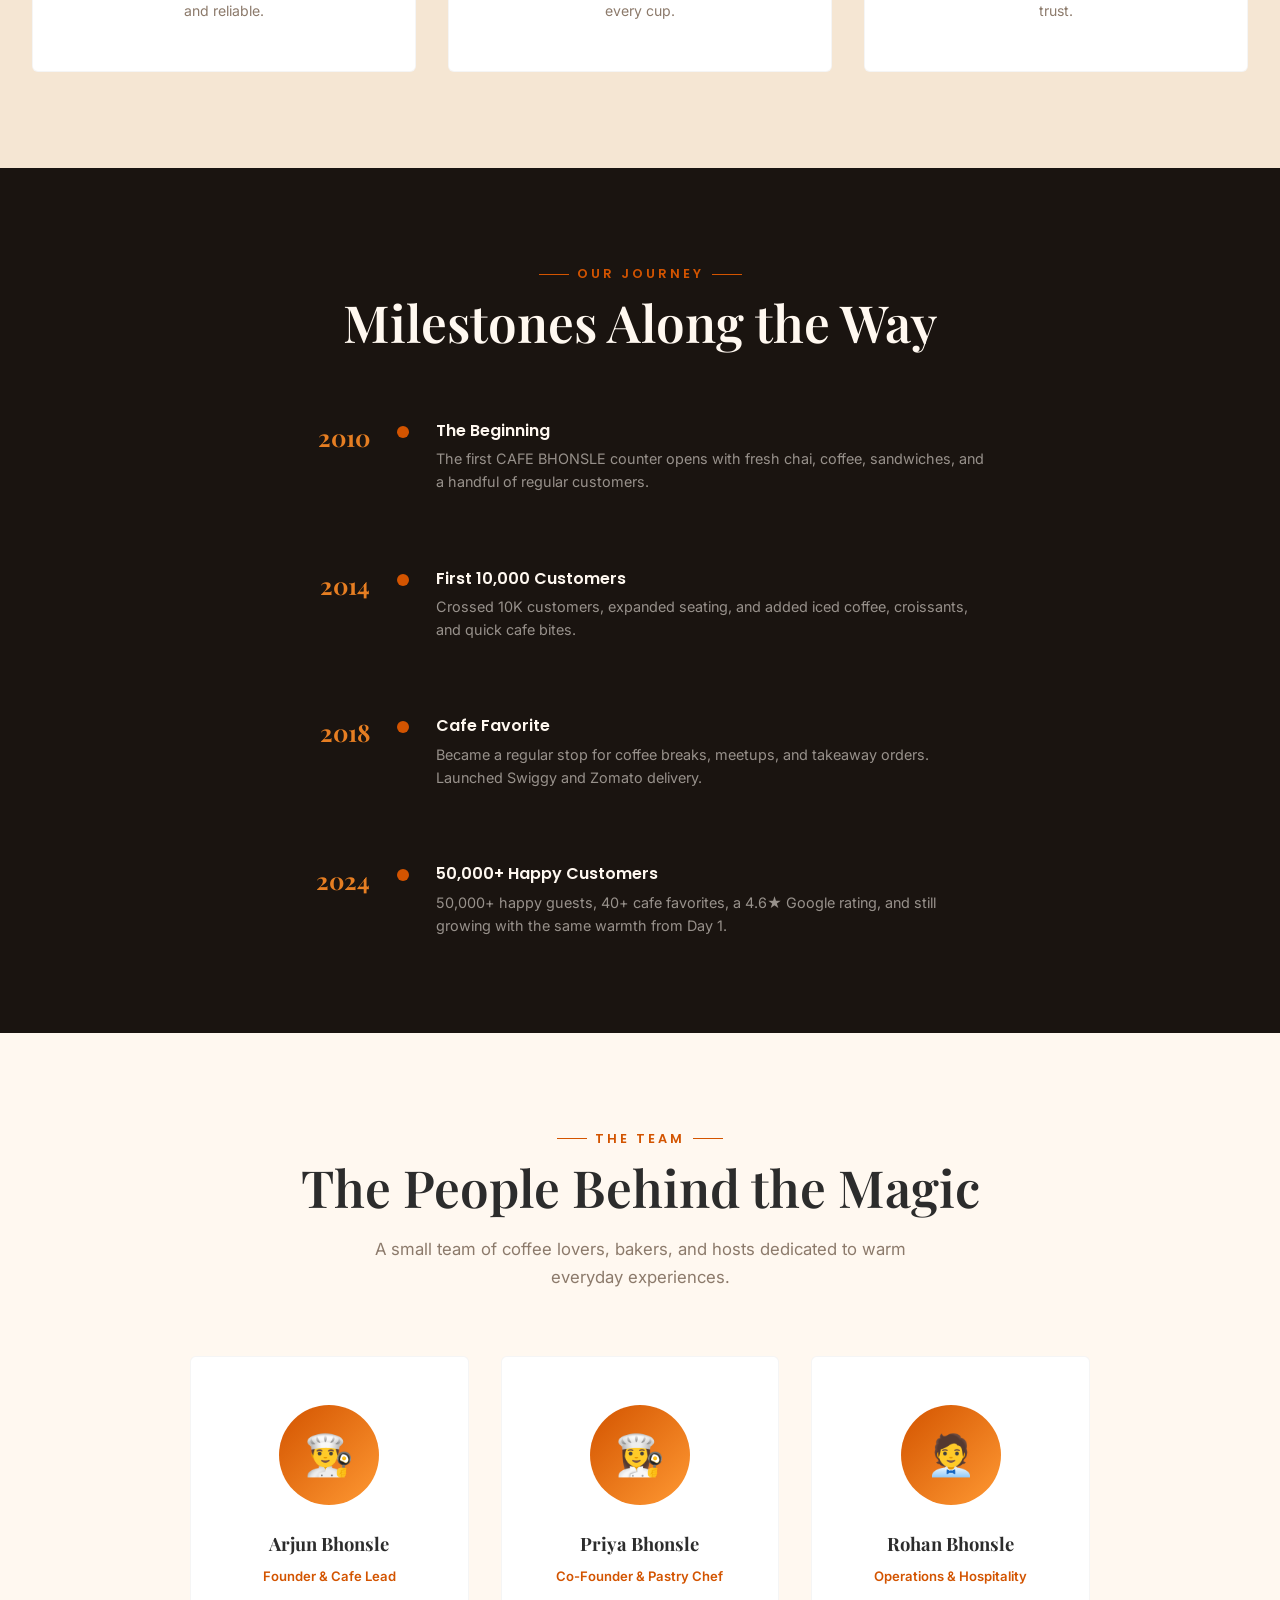
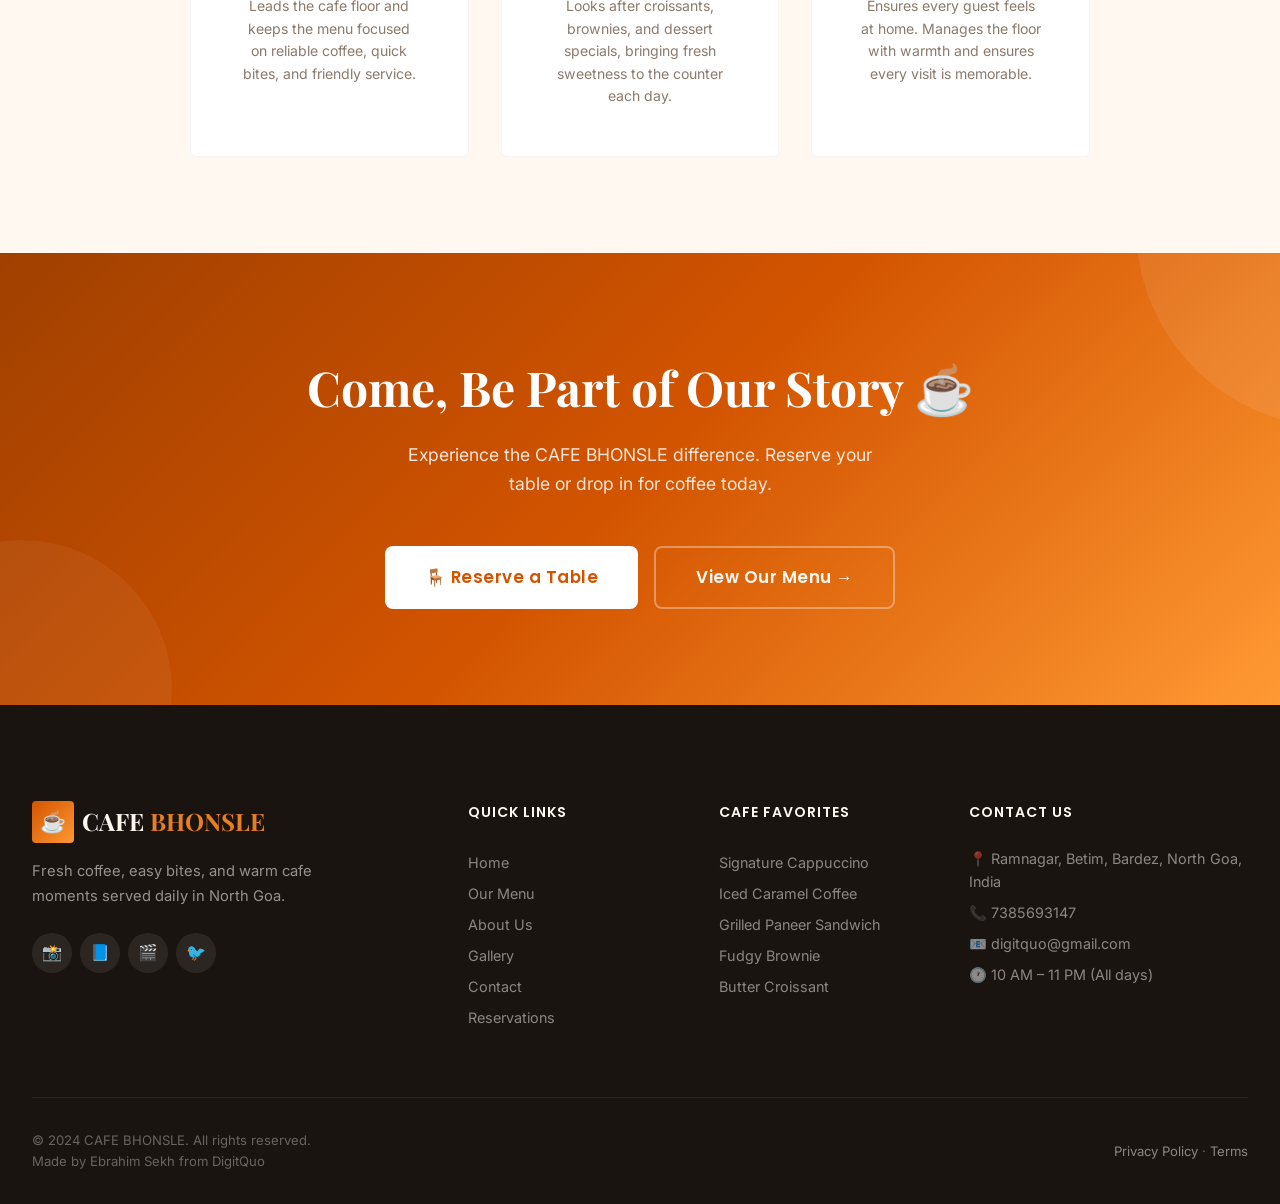
==== commit ab18fb04: "new edits" ====
--- a/about.html
+++ b/about.html
@@ -3,10 +3,10 @@
 <head>
   <meta charset="UTF-8">
   <meta name="viewport" content="width=device-width, initial-scale=1.0">
-  <meta name="description" content="Learn the story behind Spice Route — our passion for authentic Indian cuisine, our head chef's journey, and our kitchen philosophy of fresh, hygienic, and soulful cooking.">
-  <title>About Us — Spice Route | Our Story & Philosophy</title>
+  <meta name="description" content="Learn the story behind CAFE BHONSLE — our passion for specialty coffee, fresh cafe bites, warm service, and cozy everyday hospitality in North Goa.">
+  <title>About Us — CAFE BHONSLE | Our Story & Philosophy</title>
   <link rel="stylesheet" href="styles.css">
-  <link rel="icon" type="image/svg+xml" href="data:image/svg+xml,<svg xmlns='http://www.w3.org/2000/svg' viewBox='0 0 100 100'><text y='.9em' font-size='90'>🍛</text></svg>">
+  <link rel="icon" type="image/svg+xml" href="data:image/svg+xml,<svg xmlns='http://www.w3.org/2000/svg' viewBox='0 0 100 100'><text y='.9em' font-size='90'>☕</text></svg>">
 </head>
 <body>
 
@@ -14,8 +14,8 @@
   <nav class="navbar scrolled" id="navbar">
     <div class="container">
       <a href="index.html" class="nav-logo">
-        <div class="nav-logo-icon">🍛</div>
-        <div class="nav-logo-text">Spice<span>Route</span></div>
+        <div class="nav-logo-icon">☕</div>
+        <div class="nav-logo-text">CAFE <span>BHONSLE</span></div>
       </a>
       <div class="nav-links" id="navLinks">
         <a href="index.html">Home</a>
@@ -44,8 +44,8 @@
   <header class="page-header">
     <div class="container">
       <div class="section-eyebrow" style="color: var(--color-primary-light);">Our Story</div>
-      <h1>A Legacy of Flavor</h1>
-      <p>15 years of crafting memories, one plate at a time.</p>
+      <h1>A Legacy of Warm Cups</h1>
+      <p>15 years of crafting memories, one cup at a time.</p>
     </div>
   </header>
 
@@ -54,21 +54,21 @@
     <div class="container">
       <div class="about-story reveal">
         <div class="about-story-img">
-          <img src="images/hero-food.png" alt="The Spice Route kitchen and heritage" loading="lazy">
+          <img src="images/cafe-hero.png" alt="The CAFE BHONSLE kitchen and heritage" loading="lazy">
         </div>
         <div class="about-story-content">
           <div class="section-eyebrow" style="justify-content: flex-start;">Since 2010</div>
-          <h2>From a Small Kitchen to Pune's Beloved Destination</h2>
+          <h2>From a Small Coffee Counter to North Goa's Cozy Stop</h2>
           <p>
-            Spice Route began as a dream — a modest 12-seater eatery in the heart of Koregaon Park, run by Chef Arjun Sharma and his family. Armed with generations-old recipes from the kitchens of Lucknow and a deep love for authentic flavors, he set out to create a dining experience that felt like home.
+            CAFE BHONSLE began as a modest coffee counter run by the Bhonsle family, built around one simple idea: serve honest coffee, fresh bites, and a place where people can pause without feeling rushed.
           </p>
           <p>
-            What started as a neighborhood secret quickly became the talk of the city. Word spread — not through advertisements, but through the irresistible aroma that wafted through the streets and the stories told by satisfied customers over countless meals.
+            What started with a few cups of chai and coffee slowly became a neighborhood habit. Word spread through morning regulars, students, office breaks, and friends who came for one coffee and stayed for conversation.
           </p>
           <p>
-            Today, Spice Route seats over 120 guests, employs a team of 35 passionate food artisans, and has served more than 50,000 happy customers. But our core remains the same: <strong>honest food, made with love, served with warmth.</strong>
+            Today, CAFE BHONSLE serves specialty coffee, iced drinks, sandwiches, pastries, and desserts to thousands of happy guests. But our core remains the same: <strong>fresh food, thoughtful coffee, served with warmth.</strong>
           </p>
-          <div class="about-signature">— Chef Arjun Sharma, Founder</div>
+          <div class="about-signature">— The Bhonsle Family</div>
         </div>
       </div>
     </div>
@@ -80,24 +80,24 @@
       <div class="section-header reveal">
         <div class="section-eyebrow">Our Philosophy</div>
         <h2 class="section-title">What We Stand For</h2>
-        <p class="section-subtitle">Every detail matters — from the spices we source to the smiles we serve.</p>
+        <p class="section-subtitle">Every detail matters — from the beans we brew to the smiles we serve.</p>
       </div>
 
       <div class="about-values reveal">
         <div class="about-value-card">
           <div class="about-value-icon">🌾</div>
-          <h3>Farm to Table</h3>
-          <p>We source vegetables and spices directly from local farms in Maharashtra. Every ingredient is fresh, seasonal, and traceable — no shortcuts, no compromises.</p>
+          <h3>Fresh Daily</h3>
+          <p>We work with fresh bread, seasonal produce, quality dairy, and carefully handled coffee so every order tastes bright and reliable.</p>
         </div>
         <div class="about-value-card">
           <div class="about-value-icon">🔥</div>
-          <h3>Cooked with Soul</h3>
-          <p>Our dishes are slow-cooked using traditional techniques — tandoor, dum, and charcoal grilling. We believe food made in a rush can never taste like food made with passion.</p>
+          <h3>Brewed with Care</h3>
+          <p>Our coffee is measured, dialed in, and made with attention. We believe a good cafe experience starts with consistency in every cup.</p>
         </div>
         <div class="about-value-card">
           <div class="about-value-icon">🛡️</div>
           <h3>Hygiene First</h3>
-          <p>FSSAI certified kitchen with daily health inspections, UV-sterilized water, and staff health checks. We treat your health as our responsibility.</p>
+          <p>Our cafe follows careful kitchen routines, clean prep areas, and thoughtful service standards because comfort starts with trust.</p>
         </div>
       </div>
     </div>
@@ -121,7 +121,7 @@
           </div>
           <div style="padding-bottom: var(--space-lg);">
             <h4 style="font-family: var(--font-accent); font-weight: 600; margin-bottom: 4px; color: var(--color-cream);">The Beginning</h4>
-            <p style="font-size: 0.9rem; color: rgba(255,248,240,0.55); line-height: 1.6;">Chef Arjun opens a 12-seater restaurant in Koregaon Park with his family's heirloom recipes.</p>
+            <p style="font-size: 0.9rem; color: rgba(255,248,240,0.55); line-height: 1.6;">The first CAFE BHONSLE counter opens with fresh chai, coffee, sandwiches, and a handful of regular customers.</p>
           </div>
         </div>
 
@@ -134,7 +134,7 @@
           </div>
           <div style="padding-bottom: var(--space-lg);">
             <h4 style="font-family: var(--font-accent); font-weight: 600; margin-bottom: 4px; color: var(--color-cream);">First 10,000 Customers</h4>
-            <p style="font-size: 0.9rem; color: rgba(255,248,240,0.55); line-height: 1.6;">Crossed 10K customers milestone. Expanded to 60 seats and introduced the legendary Dum Biryani.</p>
+            <p style="font-size: 0.9rem; color: rgba(255,248,240,0.55); line-height: 1.6;">Crossed 10K customers, expanded seating, and added iced coffee, croissants, and quick cafe bites.</p>
           </div>
         </div>
 
@@ -146,8 +146,8 @@
             <div style="width: 12px; height: 12px; border-radius: 50%; background: var(--color-primary); position: absolute; top: 8px; left: -5px;"></div>
           </div>
           <div style="padding-bottom: var(--space-lg);">
-            <h4 style="font-family: var(--font-accent); font-weight: 600; margin-bottom: 4px; color: var(--color-cream);">Award Winning</h4>
-            <p style="font-size: 0.9rem; color: rgba(255,248,240,0.55); line-height: 1.6;">Won "Best North Indian Restaurant in Pune" by Times Food Awards. Launched Swiggy & Zomato delivery.</p>
+            <h4 style="font-family: var(--font-accent); font-weight: 600; margin-bottom: 4px; color: var(--color-cream);">Cafe Favorite</h4>
+            <p style="font-size: 0.9rem; color: rgba(255,248,240,0.55); line-height: 1.6;">Became a regular stop for coffee breaks, meetups, and takeaway orders. Launched Swiggy and Zomato delivery.</p>
           </div>
         </div>
 
@@ -160,7 +160,7 @@
           </div>
           <div>
             <h4 style="font-family: var(--font-accent); font-weight: 600; margin-bottom: 4px; color: var(--color-cream);">50,000+ Happy Customers</h4>
-            <p style="font-size: 0.9rem; color: rgba(255,248,240,0.55); line-height: 1.6;">120+ seats, 200+ dishes, 4.6★ Google rating, and still growing — with the same love from Day 1.</p>
+            <p style="font-size: 0.9rem; color: rgba(255,248,240,0.55); line-height: 1.6;">50,000+ happy guests, 40+ cafe favorites, a 4.6★ Google rating, and still growing with the same warmth from Day 1.</p>
           </div>
         </div>
       </div>
@@ -173,25 +173,25 @@
       <div class="section-header reveal">
         <div class="section-eyebrow">The Team</div>
         <h2 class="section-title">The People Behind the Magic</h2>
-        <p class="section-subtitle">A family of passionate food lovers dedicated to creating extraordinary experiences.</p>
+        <p class="section-subtitle">A small team of coffee lovers, bakers, and hosts dedicated to warm everyday experiences.</p>
       </div>
 
       <div class="usp-grid" style="max-width: 900px; margin: 0 auto;">
         <div class="about-value-card reveal">
           <div style="width: 100px; height: 100px; border-radius: 50%; background: linear-gradient(135deg, var(--color-primary), var(--color-saffron)); margin: 0 auto var(--space-lg); display: flex; align-items: center; justify-content: center; font-size: 2.5rem;">👨‍🍳</div>
-          <h3>Chef Arjun Sharma</h3>
-          <p style="color: var(--color-primary); font-weight: 600; font-size: 0.82rem; margin-bottom: var(--space-sm);">Founder & Head Chef</p>
-          <p style="font-size: 0.88rem; color: var(--color-text-muted); line-height: 1.6;">25+ years of culinary mastery. Trained in the royal kitchens of Lucknow. His butter chicken recipe is a closely guarded family secret.</p>
+          <h3>Arjun Bhonsle</h3>
+          <p style="color: var(--color-primary); font-weight: 600; font-size: 0.82rem; margin-bottom: var(--space-sm);">Founder & Cafe Lead</p>
+          <p style="font-size: 0.88rem; color: var(--color-text-muted); line-height: 1.6;">Leads the cafe floor and keeps the menu focused on reliable coffee, quick bites, and friendly service.</p>
         </div>
         <div class="about-value-card reveal">
           <div style="width: 100px; height: 100px; border-radius: 50%; background: linear-gradient(135deg, var(--color-primary), var(--color-saffron)); margin: 0 auto var(--space-lg); display: flex; align-items: center; justify-content: center; font-size: 2.5rem;">👩‍🍳</div>
-          <h3>Priya Sharma</h3>
+          <h3>Priya Bhonsle</h3>
           <p style="color: var(--color-primary); font-weight: 600; font-size: 0.82rem; margin-bottom: var(--space-sm);">Co-Founder & Pastry Chef</p>
-          <p style="font-size: 0.88rem; color: var(--color-text-muted); line-height: 1.6;">The genius behind our desserts. From gulab jamun to fusion kulfi, she brings sweetness to every meal.</p>
+          <p style="font-size: 0.88rem; color: var(--color-text-muted); line-height: 1.6;">Looks after croissants, brownies, and dessert specials, bringing fresh sweetness to the counter each day.</p>
         </div>
         <div class="about-value-card reveal">
           <div style="width: 100px; height: 100px; border-radius: 50%; background: linear-gradient(135deg, var(--color-primary), var(--color-saffron)); margin: 0 auto var(--space-lg); display: flex; align-items: center; justify-content: center; font-size: 2.5rem;">🧑‍💼</div>
-          <h3>Rohan Sharma</h3>
+          <h3>Rohan Bhonsle</h3>
           <p style="color: var(--color-primary); font-weight: 600; font-size: 0.82rem; margin-bottom: var(--space-sm);">Operations & Hospitality</p>
           <p style="font-size: 0.88rem; color: var(--color-text-muted); line-height: 1.6;">Ensures every guest feels at home. Manages the floor with warmth and ensures every visit is memorable.</p>
         </div>
@@ -202,8 +202,8 @@
   <!-- CTA -->
   <section class="cta-banner">
     <div class="container">
-      <h2>Come, Be Part of Our Story 🍽️</h2>
-      <p>Experience the Spice Route difference. Reserve your table today.</p>
+      <h2>Come, Be Part of Our Story ☕</h2>
+      <p>Experience the CAFE BHONSLE difference. Reserve your table or drop in for coffee today.</p>
       <div class="btn-group">
         <a href="reservation.html" class="btn btn-lg" style="background:#fff; color: var(--color-primary);">🪑 Reserve a Table</a>
         <a href="menu.html" class="btn btn-secondary btn-lg">View Our Menu →</a>
@@ -217,10 +217,10 @@
       <div class="footer-grid">
         <div class="footer-brand">
           <a href="index.html" class="nav-logo" style="margin-bottom: var(--space-sm);">
-            <div class="nav-logo-icon">🍛</div>
-            <div class="nav-logo-text">Spice<span>Route</span></div>
+            <div class="nav-logo-icon">☕</div>
+            <div class="nav-logo-text">CAFE <span>BHONSLE</span></div>
           </a>
-          <p>Where tradition meets innovation. Serving authentic Indian flavors with modern flair since 2010.</p>
+          <p>Fresh coffee, easy bites, and warm cafe moments served daily in North Goa.</p>
           <div class="footer-social">
             <a href="#" aria-label="Instagram">📸</a>
             <a href="#" aria-label="Facebook">📘</a>
@@ -240,13 +240,13 @@
           </div>
         </div>
         <div>
-          <h4>Top Dishes</h4>
+          <h4>Cafe Favorites</h4>
           <div class="footer-links">
-            <a href="menu.html">Butter Chicken</a>
-            <a href="menu.html">Hyderabadi Biryani</a>
-            <a href="menu.html">Paneer Tikka</a>
-            <a href="menu.html">Dal Makhani</a>
-            <a href="menu.html">Gulab Jamun</a>
+            <a href="menu.html">Signature Cappuccino</a>
+            <a href="menu.html">Iced Caramel Coffee</a>
+            <a href="menu.html">Grilled Paneer Sandwich</a>
+            <a href="menu.html">Fudgy Brownie</a>
+            <a href="menu.html">Butter Croissant</a>
           </div>
         </div>
         <div>
@@ -254,11 +254,11 @@
           <div class="footer-contact-item">📍 Ramnagar, Betim, Bardez, North Goa, India</div>
           <div class="footer-contact-item">📞 7385693147</div>
           <div class="footer-contact-item">📧 digitquo@gmail.com</div>
-          <div class="footer-contact-item">🕐 11 AM – 11 PM (All days)</div>
+          <div class="footer-contact-item">🕐 10 AM – 11 PM (All days)</div>
         </div>
       </div>
       <div class="footer-bottom">
-        <p>© 2024 Spice Route. All rights reserved.<br>Made by Ebrahim Sekh from DigitQuo</p>
+        <p>© 2024 CAFE BHONSLE. All rights reserved.<br>Made by Ebrahim Sekh from DigitQuo</p>
         <p><a href="#" style="color: rgba(255,248,240,0.5);">Privacy Policy</a> · <a href="#" style="color: rgba(255,248,240,0.5);">Terms</a></p>
       </div>
     </div>
--- a/styles.css
+++ b/styles.css
@@ -1,5 +1,5 @@
 /* =====================================================
-   SPICE ROUTE — Modern Indian Restaurant Design System
+   CAFE BHONSLE — Modern Cafe Design System
    ===================================================== */
 
 /* --- Google Fonts --- */
@@ -356,7 +356,7 @@
   font-size: 1.5rem;
   font-weight: 700;
   color: var(--color-cream);
-  letter-spacing: -0.5px;
+  letter-spacing: 0;
 }
 
 .nav-logo-text span {
